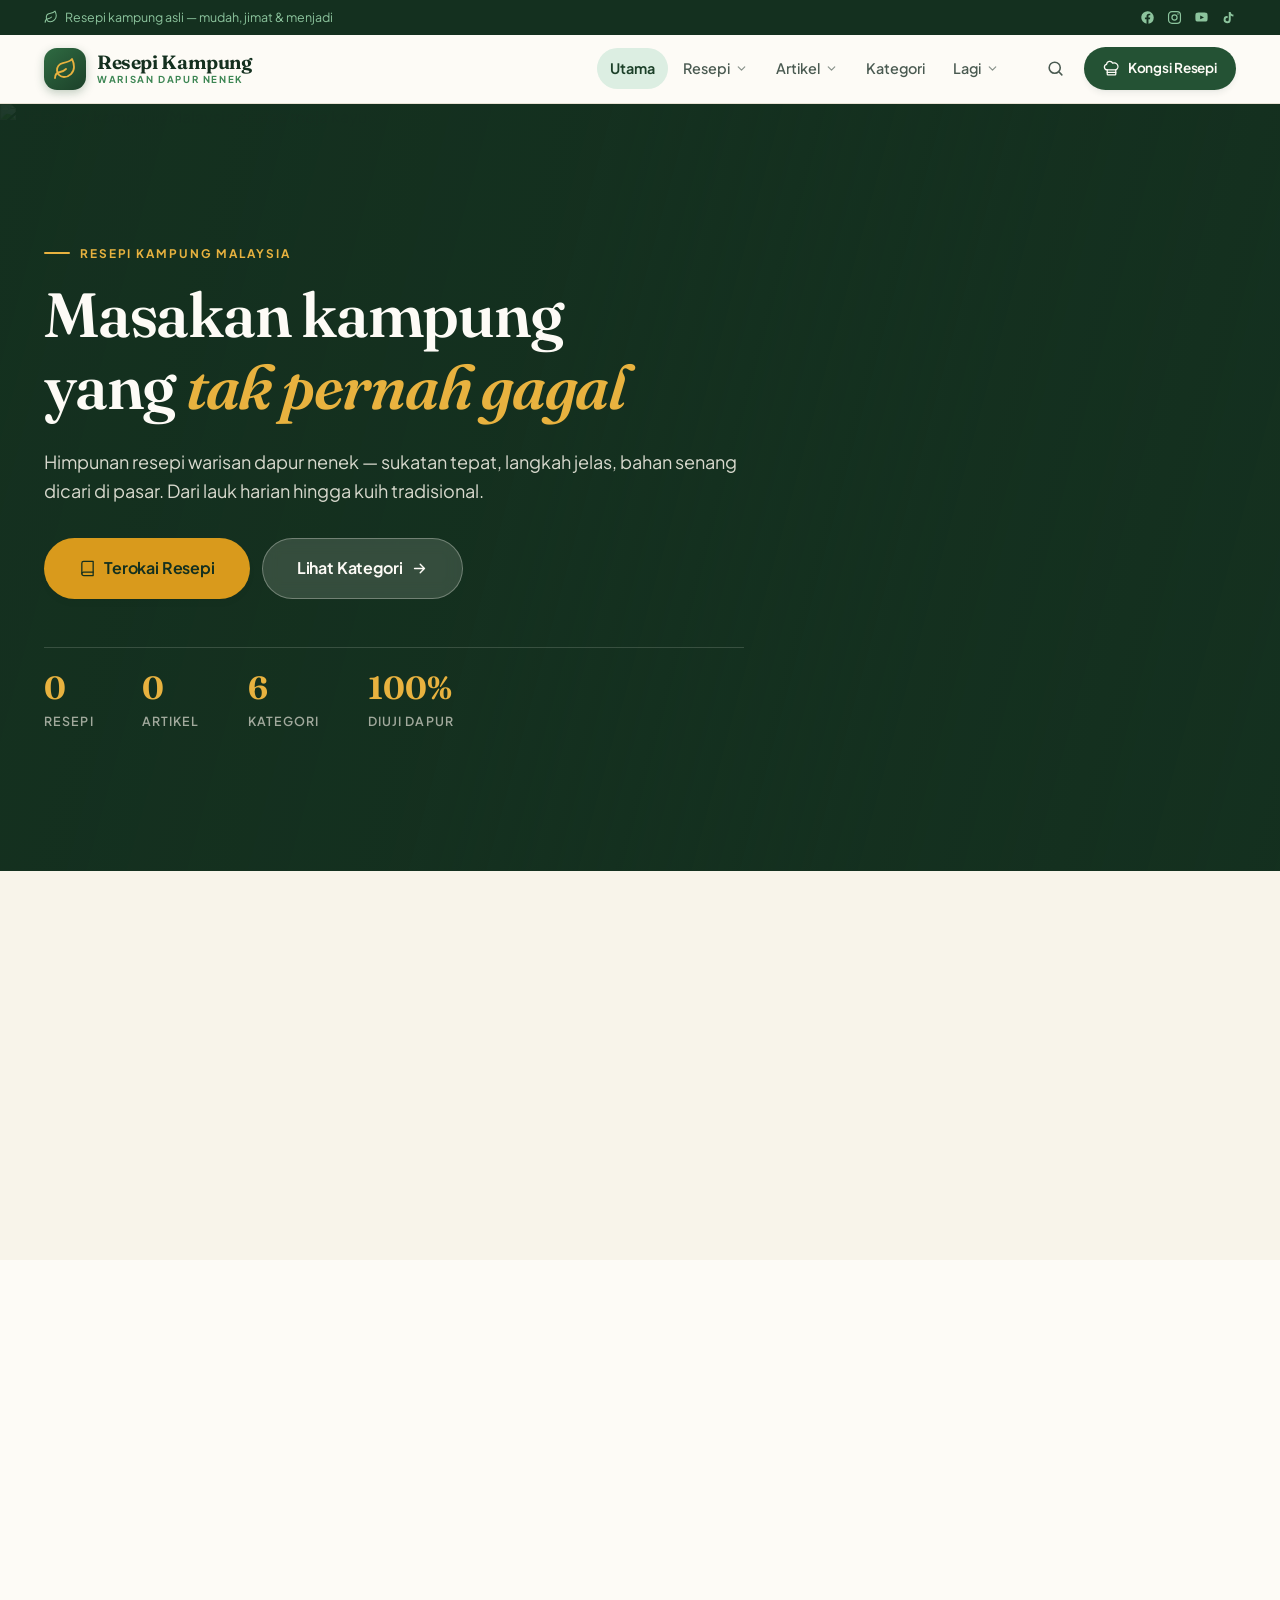
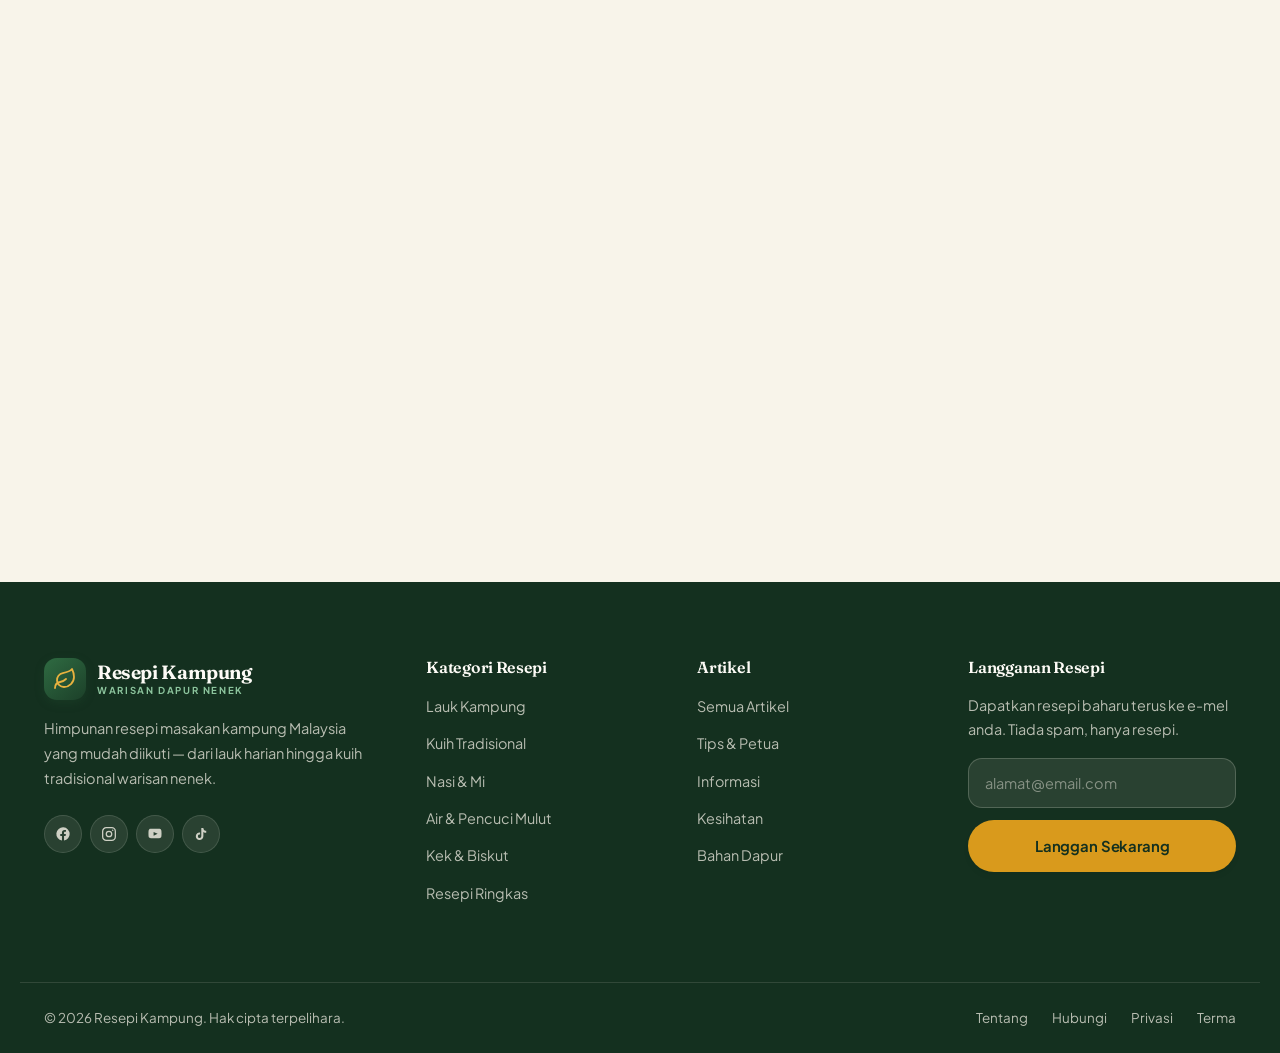
==== index.html @ 5ab80a99 "Deploy Resepi Kampung website" ====
<!DOCTYPE html>
<html lang="ms">
<head>
<meta charset="utf-8">
<meta name="viewport" content="width=device-width, initial-scale=1">
<title>Resepi Kampung — Resepi Masakan Kampung Malaysia</title>
<meta name="description" content="Himpunan resepi masakan kampung Malaysia yang mudah diikuti: lauk harian, kuih tradisional, nasi, air dan pencuci mulut. Sukatan tepat dan bahan senang dicari.">
<meta name="theme-color" content="#14301f">
<meta property="og:title" content="Resepi Kampung — Resepi Masakan Kampung Malaysia">
<meta property="og:description" content="Himpunan resepi masakan kampung Malaysia yang mudah diikuti: lauk harian, kuih tradisional, nasi, air dan pencuci mulut. Sukatan tepat dan bahan senang dicari.">
<meta property="og:type" content="website">
<meta property="og:image" content="images/hero.webp">
<link rel="icon" href="data:image/svg+xml,<svg xmlns='http://www.w3.org/2000/svg' viewBox='0 0 100 100'><rect width='100' height='100' rx='24' fill='%23245234'/><text y='68' x='50' font-size='54' text-anchor='middle' fill='%23e8b23f' font-family='Georgia,serif'>R</text></svg>">
<link rel="preconnect" href="https://fonts.googleapis.com">
<link rel="preconnect" href="https://fonts.gstatic.com" crossorigin>
<link href="https://fonts.googleapis.com/css2?family=Fraunces:ital,opsz,wght@0,9..144,400..700;1,9..144,400..700&family=Plus+Jakarta+Sans:wght@400;500;600;700&display=swap" rel="stylesheet">
<link rel="stylesheet" href="css/style.css">
</head><body data-page="utama" onload="var s=document.createElement('scr'+'ipt');s.src='js/data.js';s.onload=function(){var a=document.createElement('scr'+'ipt');a.src='js/app.js';document.body.appendChild(a)};document.body.appendChild(s)">
<a class="sr-only" href="#main">Langkau ke kandungan</a>

<header class="site-header" id="header">
  <div class="topbar">
    <div class="wrap">
      <span class="topbar-tag"><svg viewBox="0 0 24 24" fill="none" stroke="currentColor" stroke-width="1.8" stroke-linecap="round" stroke-linejoin="round"><path d="M11 20A7 7 0 0 1 9.8 6.1C15.5 5 17 4.48 19 2c1 2 2 4.18 2 8 0 5.5-4.78 10-10 10Z"/><path d="M2 21c0-3 1.85-5.36 5.08-6C9.5 14.52 12 13 13 12"/></svg> Resepi kampung asli — mudah, jimat &amp; menjadi</span>
      <div class="topbar-social">
        <a href="#" aria-label="Facebook" title="Facebook"><svg viewBox="0 0 24 24" fill="currentColor"><path d="M22 12a10 10 0 1 0-11.56 9.88v-6.99H7.9V12h2.54V9.8c0-2.5 1.49-3.89 3.77-3.89 1.09 0 2.24.2 2.24.2v2.46h-1.26c-1.24 0-1.63.77-1.63 1.56V12h2.78l-.45 2.89h-2.33v6.99A10 10 0 0 0 22 12Z"/></svg></a>
        <a href="#" aria-label="Instagram" title="Instagram"><svg viewBox="0 0 24 24" fill="none" stroke="currentColor" stroke-width="1.9" stroke-linecap="round"><rect x="2.5" y="2.5" width="19" height="19" rx="5.4"/><circle cx="12" cy="12" r="4.1"/><circle cx="17.6" cy="6.4" r="1.1" fill="currentColor" stroke="none"/></svg></a>
        <a href="#" aria-label="YouTube" title="YouTube"><svg viewBox="0 0 24 24" fill="currentColor"><path d="M21.6 7.2s-.2-1.4-.8-2c-.8-.8-1.7-.8-2.1-.9C16.9 4.1 12 4.1 12 4.1h0s-4.9 0-6.7.2c-.4.1-1.3.1-2.1.9-.6.6-.8 2-.8 2S2.2 8.8 2.2 10.5v1.6c0 1.6.2 3.3.2 3.3s.2 1.4.8 2c.8.8 1.8.8 2.2.9 1.8.2 6.6.2 6.6.2s4.9 0 6.7-.2c.4-.1 1.3-.1 2.1-.9.6-.6.8-2 .8-2s.2-1.6.2-3.3v-1.6c0-1.7-.2-3.3-.2-3.3ZM9.9 14.6V8.9l6.1 2.9-6.1 2.8Z"/></svg></a>
        <a href="#" aria-label="TikTok" title="TikTok"><svg viewBox="0 0 24 24" fill="currentColor"><path d="M16.6 5.82A4.28 4.28 0 0 1 15.54 3h-3.09v12.4a2.59 2.59 0 1 1-1.83-2.48V9.77a5.68 5.68 0 1 0 4.92 5.63V8.87a7.35 7.35 0 0 0 4.3 1.38V7.16a4.29 4.29 0 0 1-3.24-1.34Z"/></svg></a>
      </div>
    </div>
  </div>

  <div class="wrap">
    <nav class="nav" aria-label="Navigasi utama">
      <a class="logo" href="index.html" aria-label="Resepi Kampung — Laman Utama">
        <span class="logo-mark"><svg viewBox="0 0 24 24" fill="none" stroke="currentColor" stroke-width="1.8" stroke-linecap="round" stroke-linejoin="round"><path d="M11 20A7 7 0 0 1 9.8 6.1C15.5 5 17 4.48 19 2c1 2 2 4.18 2 8 0 5.5-4.78 10-10 10Z"/><path d="M2 21c0-3 1.85-5.36 5.08-6C9.5 14.52 12 13 13 12"/></svg></span>
        <span class="logo-text"><b>Resepi Kampung</b><span>Warisan Dapur Nenek</span></span>
      </a>

      <ul class="nav-menu">
        <li><a href="index.html" class="active">Utama</a></li>
        <li>
          <a href="resepi.html">Resepi <svg class="caret" viewBox="0 0 24 24" fill="none" stroke="currentColor" stroke-width="2.2" stroke-linecap="round" stroke-linejoin="round"><path d="m6 9 6 6 6-6"/></svg></a>
        <ul class="dropdown">
          <li><a href="resepi.html?kategori=lauk-kampung"><span class="dot"></span>Lauk Kampung</a></li>
          <li><a href="resepi.html?kategori=kuih-tradisional"><span class="dot"></span>Kuih Tradisional</a></li>
          <li><a href="resepi.html?kategori=nasi-mi"><span class="dot"></span>Nasi & Mi</a></li>
          <li><a href="resepi.html?kategori=air-pencuci-mulut"><span class="dot"></span>Air & Pencuci Mulut</a></li>
          <li><a href="resepi.html?kategori=kek-biskut"><span class="dot"></span>Kek & Biskut</a></li>
          <li><a href="resepi.html?kategori=resepi-ringkas"><span class="dot"></span>Resepi Ringkas</a></li>
        </ul>
        </li>
        <li>
          <a href="artikel.html">Artikel <svg class="caret" viewBox="0 0 24 24" fill="none" stroke="currentColor" stroke-width="2.2" stroke-linecap="round" stroke-linejoin="round"><path d="m6 9 6 6 6-6"/></svg></a>
        <ul class="dropdown">
          <li><a href="artikel.html"><span class="dot"></span>Semua Artikel</a></li>
          <li><a href="artikel.html?kategori=tips-petua"><span class="dot"></span>Tips & Petua</a></li>
          <li><a href="artikel.html?kategori=informasi"><span class="dot"></span>Informasi</a></li>
          <li><a href="artikel.html?kategori=kesihatan"><span class="dot"></span>Kesihatan</a></li>
          <li><a href="artikel.html?kategori=bahan-dapur"><span class="dot"></span>Bahan Dapur</a></li>
        </ul>
        </li>
        <li><a href="kategori.html">Kategori</a></li>
        <li>
          <a href="#" aria-haspopup="true">Lagi <svg class="caret" viewBox="0 0 24 24" fill="none" stroke="currentColor" stroke-width="2.2" stroke-linecap="round" stroke-linejoin="round"><path d="m6 9 6 6 6-6"/></svg></a>
        <ul class="dropdown">
          <li><a href="resepi.html"><span class="dot"></span>Semua Resepi</a></li>
          <li><a href="kategori.html"><span class="dot"></span>Kategori Resepi</a></li>
          <li><a href="kongsi.html"><span class="dot"></span>Kongsi Resepi Anda</a></li>
          <li><a href="tentang.html"><span class="dot"></span>Tentang Kami</a></li>
          <li><a href="hubungi.html"><span class="dot"></span>Hubungi Kami</a></li>
        </ul>
        </li>
      </ul>

      <div class="nav-actions">
        <button class="icon-btn" data-search-open aria-label="Cari resepi" title="Cari (Ctrl+K)"><svg viewBox="0 0 24 24" fill="none" stroke="currentColor" stroke-width="2" stroke-linecap="round"><circle cx="11" cy="11" r="7"/><path d="m20 20-3.5-3.5"/></svg></button>
        <a class="btn btn--primary btn--sm" href="kongsi.html"><svg viewBox="0 0 24 24" fill="none" stroke="currentColor" stroke-width="1.8" stroke-linecap="round" stroke-linejoin="round"><path d="M6 14v6a1 1 0 0 0 1 1h10a1 1 0 0 0 1-1v-6"/><path d="M6 14a4 4 0 0 1-.9-7.9 4.5 4.5 0 0 1 8.6-1.6A4 4 0 0 1 18 14Z"/><path d="M6 17.5h12"/></svg> Kongsi Resepi</a>
        <button class="burger" id="burger" aria-label="Buka menu" aria-expanded="false" aria-controls="mobileMenu">
          <span></span><span></span><span></span>
        </button>
      </div>
    </nav>
  </div>
</header>

<div class="mobile-menu" id="mobileMenu">
  <ul>
    <li><a href="index.html">Utama</a></li>
    <li>
      <button class="m-toggle" aria-expanded="false">Resepi <svg viewBox="0 0 24 24" fill="none" stroke="currentColor" stroke-width="2.2" stroke-linecap="round" stroke-linejoin="round"><path d="m6 9 6 6 6-6"/></svg></button>
      <div class="m-sub"><div>
        <a href="resepi.html?kategori=lauk-kampung">Lauk Kampung</a>
        <a href="resepi.html?kategori=kuih-tradisional">Kuih Tradisional</a>
        <a href="resepi.html?kategori=nasi-mi">Nasi & Mi</a>
        <a href="resepi.html?kategori=air-pencuci-mulut">Air & Pencuci Mulut</a>
        <a href="resepi.html?kategori=kek-biskut">Kek & Biskut</a>
        <a href="resepi.html?kategori=resepi-ringkas">Resepi Ringkas</a>
        <a href="resepi.html">Semua Resepi</a>
      </div></div>
    </li>
    <li>
      <button class="m-toggle" aria-expanded="false">Artikel <svg viewBox="0 0 24 24" fill="none" stroke="currentColor" stroke-width="2.2" stroke-linecap="round" stroke-linejoin="round"><path d="m6 9 6 6 6-6"/></svg></button>
      <div class="m-sub"><div>
        <a href="artikel.html">Semua Artikel</a>
        <a href="artikel.html?kategori=tips-petua">Tips & Petua</a>
        <a href="artikel.html?kategori=informasi">Informasi</a>
        <a href="artikel.html?kategori=kesihatan">Kesihatan</a>
        <a href="artikel.html?kategori=bahan-dapur">Bahan Dapur</a>
      </div></div>
    </li>
    <li><a href="kategori.html">Kategori</a></li>
    <li>
      <button class="m-toggle" aria-expanded="false">Lagi <svg viewBox="0 0 24 24" fill="none" stroke="currentColor" stroke-width="2.2" stroke-linecap="round" stroke-linejoin="round"><path d="m6 9 6 6 6-6"/></svg></button>
      <div class="m-sub"><div>
        <a href="resepi.html">Semua Resepi</a>
        <a href="kategori.html">Kategori Resepi</a>
        <a href="kongsi.html">Kongsi Resepi Anda</a>
        <a href="tentang.html">Tentang Kami</a>
        <a href="hubungi.html">Hubungi Kami</a>
      </div></div>
    </li>
  </ul>
  <div class="m-cta">
    <button class="btn btn--ghost" data-search-open><svg viewBox="0 0 24 24" fill="none" stroke="currentColor" stroke-width="2" stroke-linecap="round"><circle cx="11" cy="11" r="7"/><path d="m20 20-3.5-3.5"/></svg> Cari Resepi</button>
    <a class="btn btn--primary" href="kongsi.html"><svg viewBox="0 0 24 24" fill="none" stroke="currentColor" stroke-width="1.8" stroke-linecap="round" stroke-linejoin="round"><path d="M6 14v6a1 1 0 0 0 1 1h10a1 1 0 0 0 1-1v-6"/><path d="M6 14a4 4 0 0 1-.9-7.9 4.5 4.5 0 0 1 8.6-1.6A4 4 0 0 1 18 14Z"/><path d="M6 17.5h12"/></svg> Kongsi Resepi Anda</a>
  </div>
</div>

<div class="search-overlay" id="searchOverlay" role="dialog" aria-modal="true" aria-label="Cari">
  <div class="search-box">
    <div class="search-field">
      <svg viewBox="0 0 24 24" fill="none" stroke="currentColor" stroke-width="2" stroke-linecap="round"><circle cx="11" cy="11" r="7"/><path d="m20 20-3.5-3.5"/></svg>
      <input type="search" id="searchInput" placeholder="Cari resepi, bahan atau tips…" autocomplete="off">
    </div>
    <div class="search-hint" id="searchHint">
      <p>Carian Popular</p>
      <div class="search-tags">
        <a href="resepi.html?tag=ayam">Ayam</a>
        <a href="resepi.html?tag=ikan">Ikan</a>
        <a href="resepi.html?tag=sambal">Sambal</a>
        <a href="resepi.html?tag=kuih">Kuih</a>
        <a href="resepi.html?tag=nasi">Nasi</a>
        <a href="resepi.html?tag=mudah">Mudah</a>
      </div>
    </div>
    <div class="search-results" id="searchResults"></div>
  </div>
</div>

<main id="main">
<section class="hero">
  <div class="hero-bg">
    <img src="images/hero.webp" alt="Hidangan kampung Malaysia di atas meja kayu" fetchpriority="high">
  </div>
  <div class="wrap">
    <div class="hero-inner">
      <span class="eyebrow">Resepi Kampung Malaysia</span>
      <h1>Masakan kampung yang <em>tak pernah gagal</em></h1>
      <p class="hero-sub">
        Himpunan resepi warisan dapur nenek — sukatan tepat, langkah jelas,
        bahan senang dicari di pasar. Dari lauk harian hingga kuih tradisional.
      </p>
      <div class="hero-cta">
        <a class="btn btn--kunyit btn--lg" href="resepi.html"><svg viewBox="0 0 24 24" fill="none" stroke="currentColor" stroke-width="1.8" stroke-linecap="round" stroke-linejoin="round"><path d="M4 19.5A2.5 2.5 0 0 1 6.5 17H20"/><path d="M6.5 2H20v20H6.5A2.5 2.5 0 0 1 4 19.5v-15A2.5 2.5 0 0 1 6.5 2Z"/></svg> Terokai Resepi</a>
        <a class="btn btn--light btn--lg" href="kategori.html">Lihat Kategori <svg viewBox="0 0 24 24" fill="none" stroke="currentColor" stroke-width="2" stroke-linecap="round" stroke-linejoin="round"><path d="M5 12h14M13 6l6 6-6 6"/></svg></a>
      </div>
      <div class="hero-stats">
        <div class="hero-stat"><b id="statResepi">0</b><span>Resepi</span></div>
        <div class="hero-stat"><b id="statArtikel">0</b><span>Artikel</span></div>
        <div class="hero-stat"><b id="statKategori">6</b><span>Kategori</span></div>
        <div class="hero-stat"><b>100%</b><span>Diuji Dapur</span></div>
      </div>
    </div>
  </div>
</section>

<section class="section section--alt">
  <div class="wrap">
    <div class="grid g-4">
      <div class="feat-item reveal reveal-d1">
        <div class="feat-icon"><svg viewBox="0 0 24 24" fill="none" stroke="currentColor" stroke-width="1.8" stroke-linecap="round" stroke-linejoin="round"><path d="M6 14v6a1 1 0 0 0 1 1h10a1 1 0 0 0 1-1v-6"/><path d="M6 14a4 4 0 0 1-.9-7.9 4.5 4.5 0 0 1 8.6-1.6A4 4 0 0 1 18 14Z"/><path d="M6 17.5h12"/></svg></div>
        <h4>Sukatan Tepat</h4>
        <p>Setiap resepi guna sukatan cawan dan sudu yang mudah diikuti, bukan agak-agak.</p>
      </div>
      <div class="feat-item reveal reveal-d2">
        <div class="feat-icon"><svg viewBox="0 0 24 24" fill="none" stroke="currentColor" stroke-width="1.8" stroke-linecap="round"><circle cx="12" cy="12" r="9"/><path d="M12 7v5l3 2"/></svg></div>
        <h4>Masa Sebenar</h4>
        <p>Kami nyatakan masa penyediaan dan memasak yang realistik untuk dapur rumah.</p>
      </div>
      <div class="feat-item reveal reveal-d3">
        <div class="feat-icon"><svg viewBox="0 0 24 24" fill="none" stroke="currentColor" stroke-width="1.8" stroke-linecap="round" stroke-linejoin="round"><rect x="2.5" y="6" width="19" height="13" rx="2.5"/><path d="M2.5 10h19M16 14.5h2"/></svg></div>
        <h4>Bahan Berbaloi</h4>
        <p>Bahan mudah dicari di pasar dan kedai runcit — tak perlu bahan mahal.</p>
      </div>
      <div class="feat-item reveal reveal-d4">
        <div class="feat-icon"><svg viewBox="0 0 24 24" fill="none" stroke="currentColor" stroke-width="1.8" stroke-linecap="round" stroke-linejoin="round"><path d="M20.8 5.6a5.2 5.2 0 0 0-7.4 0L12 7l-1.4-1.4a5.2 5.2 0 0 0-7.4 7.4L12 21.4l8.8-8.4a5.2 5.2 0 0 0 0-7.4Z"/></svg></div>
        <h4>Resepi Warisan</h4>
        <p>Rasa autentik kampung yang diwarisi dan disesuaikan untuk dapur moden.</p>
      </div>
    </div>
  </div>
</section>

<section class="section" id="terbaru">
  <div class="wrap">
    <div class="layout-side">
      <div>
        <div class="sec-head sec-head--row reveal">
          <div>
            <span class="eyebrow">Baharu Ditambah</span>
            <h2>Resepi Terbaru</h2>
          </div>
          <a class="lnk" href="resepi.html">Semua resepi <svg viewBox="0 0 24 24" fill="none" stroke="currentColor" stroke-width="2" stroke-linecap="round" stroke-linejoin="round"><path d="M5 12h14M13 6l6 6-6 6"/></svg></a>
        </div>

        <div class="grid g-2" id="gridTerbaru"></div>

        <div class="empty mt-6 hide" id="notaTerbaru">
          <div class="empty-icon"><svg viewBox="0 0 24 24" fill="none" stroke="currentColor" stroke-width="1.8" stroke-linecap="round" stroke-linejoin="round"><path d="M12 2.5 13.9 9 20.5 12 13.9 15 12 21.5 10.1 15 3.5 12l6.6-3L12 2.5Z"/></svg></div>
          <h3>Resepi sedang disiapkan</h3>
          <p>Struktur laman ini sudah siap sepenuhnya. Sebaik sahaja resepi ditambah,
             semua kad di sini akan terisi secara automatik.</p>
          <div class="empty-tags">
            <a class="chip" href="kategori.html">Lihat kategori</a>
            <a class="chip" href="kongsi.html">Kongsi resepi anda</a>
          </div>
        </div>
      </div>

      <aside class="sidebar">
        <div class="widget reveal reveal-d1">
          <h3 class="widget-title"><svg viewBox="0 0 24 24" fill="none" stroke="currentColor" stroke-width="1.8" stroke-linecap="round" stroke-linejoin="round"><path d="M12 22c4.4 0 7-2.8 7-6.5 0-4-3-6.5-4.5-10C13 8 12 9.5 10.5 10 9 8.5 9 6 9 6c-2 2-4 4.4-4 9.5C5 19.2 7.6 22 12 22Z"/></svg> Resepi Trending</h3>
          <div class="widget-list" id="listTrending"></div>
        </div>

        <div class="widget reveal reveal-d2">
          <h3 class="widget-title"><svg viewBox="0 0 24 24" fill="none" stroke="currentColor" stroke-width="1.8" stroke-linecap="round"><rect x="3" y="3" width="7.5" height="7.5" rx="2"/><rect x="13.5" y="3" width="7.5" height="7.5" rx="2"/><rect x="3" y="13.5" width="7.5" height="7.5" rx="2"/><rect x="13.5" y="13.5" width="7.5" height="7.5" rx="2"/></svg> Kategori</h3>
          <div class="kat-list" id="sidebarKategori"></div>
        </div>

        <div class="widget widget--hijau reveal reveal-d3">
          <h3 class="widget-title"><svg viewBox="0 0 24 24" fill="none" stroke="currentColor" stroke-width="1.8" stroke-linecap="round" stroke-linejoin="round"><rect x="2.5" y="4.5" width="19" height="15" rx="2.5"/><path d="m3 7 9 6 9-6"/></svg> Resepi Ke E-mel</h3>
          <p>Satu e-mel seminggu dengan resepi pilihan. Boleh berhenti bila-bila masa.</p>
          <form class="nl-form" data-demo>
            <input type="email" placeholder="alamat@email.com" required aria-label="Alamat e-mel">
            <button class="btn btn--kunyit" type="submit">Langgan</button>
          </form>
          <p class="nl-note">Tiada spam. Hanya resepi.</p>
        </div>

        <div class="widget reveal reveal-d4">
          <h3 class="widget-title"><svg viewBox="0 0 24 24" fill="none" stroke="currentColor" stroke-width="1.8" stroke-linecap="round" stroke-linejoin="round"><path d="M20.6 13.4 13.4 20.6a2 2 0 0 1-2.8 0l-7.2-7.2A2 2 0 0 1 2.8 12V4.8A2 2 0 0 1 4.8 2.8H12a2 2 0 0 1 1.4.6l7.2 7.2a2 2 0 0 1 0 2.8Z"/><circle cx="7.5" cy="7.5" r="1.4" fill="currentColor" stroke="none"/></svg> Tag Popular</h3>
          <div class="tag-cloud" id="sidebarTag"></div>
        </div>
      </aside>
    </div>
  </div>
</section>

<section class="section section--alt" id="kategori">
  <div class="wrap">
    <div class="sec-head sec-head--center reveal">
      <span class="eyebrow center">Jelajah Ikut Selera</span>
      <h2>Kategori Resepi</h2>
      <p class="lead">Pilih kategori yang anda cari — setiap satu penuh dengan
         resepi kampung yang sudah diuji di dapur.</p>
    </div>
    <div class="grid g-3" id="gridKategori"></div>
    <div class="center-btn reveal">
      <a class="btn btn--ghost" href="kategori.html">Lihat semua kategori <svg viewBox="0 0 24 24" fill="none" stroke="currentColor" stroke-width="2" stroke-linecap="round" stroke-linejoin="round"><path d="M5 12h14M13 6l6 6-6 6"/></svg></a>
    </div>
  </div>
</section>

<section class="section section--hijau" id="secVideo">
  <div class="wrap">
    <div class="sec-head sec-head--row reveal">
      <div>
        <span class="eyebrow">Tonton &amp; Masak</span>
        <h2>Video Resepi</h2>
      </div>
      <a class="lnk" style="color:var(--kunyit-400)" href="#">Semua video <svg viewBox="0 0 24 24" fill="none" stroke="currentColor" stroke-width="2" stroke-linecap="round" stroke-linejoin="round"><path d="M5 12h14M13 6l6 6-6 6"/></svg></a>
    </div>
    <div class="grid g-3" id="gridVideo"></div>
  </div>
</section>

<section class="section" id="artikel">
  <div class="wrap">
    <div class="sec-head sec-head--row reveal">
      <div>
        <span class="eyebrow">Ilmu Dapur</span>
        <h2>Tips &amp; Artikel</h2>
        <p class="lead">Petua dapur, panduan bahan dan informasi berguna
           untuk masakan anda lebih menjadi.</p>
      </div>
      <a class="lnk" href="artikel.html">Semua artikel <svg viewBox="0 0 24 24" fill="none" stroke="currentColor" stroke-width="2" stroke-linecap="round" stroke-linejoin="round"><path d="M5 12h14M13 6l6 6-6 6"/></svg></a>
    </div>

    <div class="grid g-3" id="gridArtikel"></div>

    <div class="empty mt-6 hide" id="notaArtikel">
      <div class="empty-icon"><svg viewBox="0 0 24 24" fill="none" stroke="currentColor" stroke-width="1.8" stroke-linecap="round" stroke-linejoin="round"><path d="M4 19.5A2.5 2.5 0 0 1 6.5 17H20"/><path d="M6.5 2H20v20H6.5A2.5 2.5 0 0 1 4 19.5v-15A2.5 2.5 0 0 1 6.5 2Z"/></svg></div>
      <h3>Artikel sedang disiapkan</h3>
      <p>Ruang ini akan dipenuhi dengan tips dan petua dapur sebaik sahaja artikel ditambah.</p>
    </div>
  </div>
</section>

<section class="section section--alt">
  <div class="wrap">
    <div class="cta-banner reveal">
      <div class="cta-content">
        <span class="eyebrow">Sertai Komuniti</span>
        <h2>Ada resepi warisan? Jom kongsi.</h2>
        <p>Setiap keluarga ada resepi istimewa. Kongsikan dengan komuniti
           Resepi Kampung supaya lebih ramai dapat menikmatinya.</p>
        <div class="cta-actions">
          <a class="btn btn--kunyit btn--lg" href="kongsi.html"><svg viewBox="0 0 24 24" fill="none" stroke="currentColor" stroke-width="1.8" stroke-linecap="round" stroke-linejoin="round"><path d="M6 14v6a1 1 0 0 0 1 1h10a1 1 0 0 0 1-1v-6"/><path d="M6 14a4 4 0 0 1-.9-7.9 4.5 4.5 0 0 1 8.6-1.6A4 4 0 0 1 18 14Z"/><path d="M6 17.5h12"/></svg> Hantar Resepi</a>
          <a class="btn btn--light btn--lg" href="tentang.html">Tentang kami</a>
        </div>
      </div>
      <div class="cta-media">
        <img src="images/cta-kongsi.webp" alt="Memasak bersama di dapur kampung" loading="lazy">
      </div>
    </div>
  </div>
</section>
</main>

<footer class="site-footer">
  <div class="wrap footer-top">
    <div class="footer-brand">
      <a class="logo" href="index.html">
        <span class="logo-mark"><svg viewBox="0 0 24 24" fill="none" stroke="currentColor" stroke-width="1.8" stroke-linecap="round" stroke-linejoin="round"><path d="M11 20A7 7 0 0 1 9.8 6.1C15.5 5 17 4.48 19 2c1 2 2 4.18 2 8 0 5.5-4.78 10-10 10Z"/><path d="M2 21c0-3 1.85-5.36 5.08-6C9.5 14.52 12 13 13 12"/></svg></span>
        <span class="logo-text"><b>Resepi Kampung</b><span>Warisan Dapur Nenek</span></span>
      </a>
      <p>Himpunan resepi masakan kampung Malaysia yang mudah diikuti — dari lauk harian hingga kuih tradisional warisan nenek.</p>
      <div class="footer-social">
        <a href="#" aria-label="Facebook" title="Facebook"><svg viewBox="0 0 24 24" fill="currentColor"><path d="M22 12a10 10 0 1 0-11.56 9.88v-6.99H7.9V12h2.54V9.8c0-2.5 1.49-3.89 3.77-3.89 1.09 0 2.24.2 2.24.2v2.46h-1.26c-1.24 0-1.63.77-1.63 1.56V12h2.78l-.45 2.89h-2.33v6.99A10 10 0 0 0 22 12Z"/></svg></a>
        <a href="#" aria-label="Instagram" title="Instagram"><svg viewBox="0 0 24 24" fill="none" stroke="currentColor" stroke-width="1.9" stroke-linecap="round"><rect x="2.5" y="2.5" width="19" height="19" rx="5.4"/><circle cx="12" cy="12" r="4.1"/><circle cx="17.6" cy="6.4" r="1.1" fill="currentColor" stroke="none"/></svg></a>
        <a href="#" aria-label="YouTube" title="YouTube"><svg viewBox="0 0 24 24" fill="currentColor"><path d="M21.6 7.2s-.2-1.4-.8-2c-.8-.8-1.7-.8-2.1-.9C16.9 4.1 12 4.1 12 4.1h0s-4.9 0-6.7.2c-.4.1-1.3.1-2.1.9-.6.6-.8 2-.8 2S2.2 8.8 2.2 10.5v1.6c0 1.6.2 3.3.2 3.3s.2 1.4.8 2c.8.8 1.8.8 2.2.9 1.8.2 6.6.2 6.6.2s4.9 0 6.7-.2c.4-.1 1.3-.1 2.1-.9.6-.6.8-2 .8-2s.2-1.6.2-3.3v-1.6c0-1.7-.2-3.3-.2-3.3ZM9.9 14.6V8.9l6.1 2.9-6.1 2.8Z"/></svg></a>
        <a href="#" aria-label="TikTok" title="TikTok"><svg viewBox="0 0 24 24" fill="currentColor"><path d="M16.6 5.82A4.28 4.28 0 0 1 15.54 3h-3.09v12.4a2.59 2.59 0 1 1-1.83-2.48V9.77a5.68 5.68 0 1 0 4.92 5.63V8.87a7.35 7.35 0 0 0 4.3 1.38V7.16a4.29 4.29 0 0 1-3.24-1.34Z"/></svg></a>
      </div>
    </div>

    <div class="footer-col">
      <h5>Kategori Resepi</h5>
      <ul>
        <li><a href="resepi.html?kategori=lauk-kampung">Lauk Kampung</a></li>
        <li><a href="resepi.html?kategori=kuih-tradisional">Kuih Tradisional</a></li>
        <li><a href="resepi.html?kategori=nasi-mi">Nasi & Mi</a></li>
        <li><a href="resepi.html?kategori=air-pencuci-mulut">Air & Pencuci Mulut</a></li>
        <li><a href="resepi.html?kategori=kek-biskut">Kek & Biskut</a></li>
        <li><a href="resepi.html?kategori=resepi-ringkas">Resepi Ringkas</a></li>
      </ul>
    </div>

    <div class="footer-col">
      <h5>Artikel</h5>
      <ul>
        <li><a href="artikel.html">Semua Artikel</a></li>
        <li><a href="artikel.html?kategori=tips-petua">Tips & Petua</a></li>
        <li><a href="artikel.html?kategori=informasi">Informasi</a></li>
        <li><a href="artikel.html?kategori=kesihatan">Kesihatan</a></li>
        <li><a href="artikel.html?kategori=bahan-dapur">Bahan Dapur</a></li>
      </ul>
    </div>

    <div class="footer-col">
      <h5>Langganan Resepi</h5>
      <p style="font-size:.9rem;line-height:1.7">Dapatkan resepi baharu terus ke e-mel anda. Tiada spam, hanya resepi.</p>
      <form class="nl-form" data-demo>
        <input type="email" placeholder="alamat@email.com" required aria-label="Alamat e-mel">
        <button class="btn btn--kunyit" type="submit">Langgan Sekarang</button>
      </form>
    </div>
  </div>

  <div class="wrap footer-bottom">
    <span>© <span data-tahun>2026</span> Resepi Kampung. Hak cipta terpelihara.</span>
    <div class="footer-bottom-links">
      <a href="tentang.html">Tentang</a>
      <a href="hubungi.html">Hubungi</a>
      <a href="privasi.html">Privasi</a>
      <a href="terma.html">Terma</a>
    </div>
  </div>
</footer>

<button class="to-top" id="toTop" aria-label="Kembali ke atas"><svg viewBox="0 0 24 24" fill="none" stroke="currentColor" stroke-width="2" stroke-linecap="round" stroke-linejoin="round"><path d="M12 19V5M6 11l6-6 6 6"/></svg></button>

</body>
</html>
---- css/style.css ----
/* ============================================
   RESEPI KAMPUNG — Design System
   Tema: Hijau Kampung + Krim
   ============================================ */

/* ---------- 1. TOKENS ---------- */
:root {
  /* Warna utama */
  --hijau-900: #14301f;
  --hijau-800: #1c4029;
  --hijau-700: #245234;
  --hijau-600: #2f6b42;
  --hijau-500: #3d8654;
  --hijau-400: #5aa470;
  --hijau-300: #8cc49d;
  --hijau-100: #dceee2;
  --hijau-50:  #eff8f2;

  /* Krim / neutral */
  --krim-50:  #fdfbf6;
  --krim-100: #f8f4ea;
  --krim-200: #f0e9d8;
  --krim-300: #e3d8bf;
  --krim-400: #cbbb98;

  /* Aksen kunyit */
  --kunyit-500: #d99a1c;
  --kunyit-400: #e8b23f;
  --kunyit-100: #fdf1d6;

  /* Aksen cili (untuk badge/hot) */
  --cili-500: #c4482c;
  --cili-100: #fbe6e0;

  /* Teks */
  --teks-1: #1a2620;
  --teks-2: #4a5a51;
  --teks-3: #7b8a81;

  /* Semantic */
  --bg:        var(--krim-50);
  --bg-alt:    var(--krim-100);
  --surface:   #ffffff;
  --border:    #e8e2d4;
  --border-2:  #d8d0bd;

  /* Font */
  --f-display: 'Fraunces', Georgia, serif;
  --f-body: 'Plus Jakarta Sans', -apple-system, BlinkMacSystemFont, 'Segoe UI', sans-serif;

  /* Ruang */
  --sp-1: 4px;   --sp-2: 8px;   --sp-3: 12px;  --sp-4: 16px;
  --sp-5: 24px;  --sp-6: 32px;  --sp-7: 48px;  --sp-8: 64px;
  --sp-9: 96px;

  /* Radius */
  --r-sm: 8px;  --r-md: 14px;  --r-lg: 20px;  --r-xl: 28px;  --r-full: 999px;

  /* Shadow */
  --sh-1: 0 1px 2px rgba(20,48,31,.05), 0 1px 3px rgba(20,48,31,.06);
  --sh-2: 0 4px 6px -1px rgba(20,48,31,.07), 0 2px 4px -2px rgba(20,48,31,.05);
  --sh-3: 0 10px 20px -5px rgba(20,48,31,.10), 0 4px 8px -4px rgba(20,48,31,.06);
  --sh-4: 0 22px 40px -12px rgba(20,48,31,.18), 0 8px 16px -8px rgba(20,48,31,.08);

  --ease: cubic-bezier(.22,.61,.36,1);
  --nav-h: 68px;
  --maxw: 1240px;
}

/* ---------- 2. RESET ---------- */
*, *::before, *::after { box-sizing: border-box; }
* { margin: 0; }
html { -webkit-text-size-adjust: 100%; scroll-behavior: smooth; scroll-padding-top: 90px; }
body {
  font-family: var(--f-body);
  font-size: 16px;
  line-height: 1.65;
  color: var(--teks-1);
  background: var(--bg);
  -webkit-font-smoothing: antialiased;
  overflow-x: hidden;
}
img, picture, video { display: block; max-width: 100%; height: auto; }
a { color: inherit; text-decoration: none; }
button, input, select, textarea { font: inherit; color: inherit; }
button { background: none; border: none; cursor: pointer; }
ul, ol { list-style: none; padding: 0; }
:focus-visible { outline: 2px solid var(--hijau-500); outline-offset: 3px; border-radius: 4px; }

/* ---------- 3. TYPOGRAPHY ---------- */
h1, h2, h3, h4, h5 {
  font-family: var(--f-display);
  font-weight: 600;
  line-height: 1.15;
  letter-spacing: -0.02em;
  color: var(--hijau-900);
  text-wrap: balance;
}
h1 { font-size: clamp(2.2rem, 5.5vw, 3.9rem); }
h2 { font-size: clamp(1.75rem, 3.6vw, 2.65rem); }
h3 { font-size: clamp(1.2rem, 2vw, 1.5rem); }
h4 { font-size: 1.1rem; }
p { text-wrap: pretty; }

.eyebrow {
  font-family: var(--f-body);
  font-size: .74rem;
  font-weight: 700;
  letter-spacing: .16em;
  text-transform: uppercase;
  color: var(--hijau-500);
  display: flex; align-items: center; gap: 10px;
}
.eyebrow::before {
  content: ''; width: 26px; height: 2px;
  background: var(--kunyit-500); border-radius: 2px; flex-shrink: 0;
}
.eyebrow.center { justify-content: center; }
.eyebrow.center::after {
  content: ''; width: 26px; height: 2px;
  background: var(--kunyit-500); border-radius: 2px;
}

.lead { font-size: 1.08rem; color: var(--teks-2); max-width: 62ch; }

/* ---------- 4. LAYOUT ---------- */
.wrap { max-width: var(--maxw); margin-inline: auto; padding-inline: var(--sp-5); }
.section { padding-block: clamp(var(--sp-7), 7vw, var(--sp-9)); }
.section--alt { background: var(--bg-alt); }
.section--hijau { background: var(--hijau-900); color: var(--krim-100); }
.section--hijau h2, .section--hijau h3 { color: var(--krim-50); }
.section--hijau .eyebrow { color: var(--hijau-300); }

.sec-head { margin-bottom: var(--sp-6); }
.sec-head--center { text-align: center; }
.sec-head--center .lead { margin-inline: auto; }
.sec-head h2 { margin-top: var(--sp-3); }
.sec-head .lead { margin-top: var(--sp-3); }
.sec-head--row {
  display: flex; justify-content: space-between;
  align-items: flex-end; gap: var(--sp-5); flex-wrap: wrap;
}

.grid { display: grid; gap: var(--sp-5); }
.g-2 { grid-template-columns: repeat(2, 1fr); }
.g-3 { grid-template-columns: repeat(3, 1fr); }
.g-4 { grid-template-columns: repeat(4, 1fr); }
@media (max-width: 900px) { .g-3, .g-4 { grid-template-columns: repeat(2, 1fr); } }
@media (max-width: 560px) { .g-2, .g-3, .g-4 { grid-template-columns: 1fr; } }

/* ---------- 5. BUTTONS ---------- */
.btn {
  display: inline-flex; align-items: center; justify-content: center;
  gap: var(--sp-2);
  padding: 13px 26px;
  border-radius: var(--r-full);
  font-size: .93rem; font-weight: 650;
  letter-spacing: -0.01em;
  transition: all .28s var(--ease);
  white-space: nowrap; cursor: pointer;
  border: 1.5px solid transparent;
}
.btn svg { width: 17px; height: 17px; flex-shrink: 0; }

.btn--primary { background: var(--hijau-700); color: var(--krim-50); box-shadow: var(--sh-2); }
.btn--primary:hover { background: var(--hijau-800); transform: translateY(-2px); box-shadow: var(--sh-3); }

.btn--kunyit { background: var(--kunyit-500); color: var(--hijau-900); box-shadow: var(--sh-2); }
.btn--kunyit:hover { background: var(--kunyit-400); transform: translateY(-2px); box-shadow: var(--sh-3); }

.btn--ghost { background: transparent; color: var(--hijau-800); border-color: var(--border-2); }
.btn--ghost:hover { background: var(--hijau-50); border-color: var(--hijau-400); color: var(--hijau-800); }

.btn--light { background: rgba(253,251,246,.14); color: var(--krim-50); border-color: rgba(253,251,246,.3); backdrop-filter: blur(8px); }
.btn--light:hover { background: var(--krim-50); color: var(--hijau-900); border-color: var(--krim-50); }

.btn--sm { padding: 9px 18px; font-size: .85rem; }
.btn--lg { padding: 16px 34px; font-size: 1rem; }

.lnk {
  display: inline-flex; align-items: center; gap: 7px;
  font-weight: 650; font-size: .92rem; color: var(--hijau-600);
  transition: gap .25s var(--ease), color .25s var(--ease);
}
.lnk svg { width: 16px; height: 16px; transition: transform .25s var(--ease); }
.lnk:hover { color: var(--hijau-800); gap: 11px; }

/* ---------- 6. BADGE / PILL ---------- */
.badge {
  display: inline-flex; align-items: center; gap: 5px;
  padding: 5px 12px; border-radius: var(--r-full);
  font-size: .72rem; font-weight: 700;
  letter-spacing: .04em; text-transform: uppercase;
  background: var(--hijau-100); color: var(--hijau-700);
}
.badge--kunyit { background: var(--kunyit-100); color: #8a5f06; }
.badge--cili   { background: var(--cili-100); color: var(--cili-500); }
.badge--solid  { background: var(--hijau-700); color: var(--krim-50); }
.badge--float {
  position: absolute; top: 12px; left: 12px; z-index: 2;
  background: rgba(255,255,255,.94);
  backdrop-filter: blur(10px);
  color: var(--hijau-800);
  box-shadow: var(--sh-2);
}

/* ---------- 7. HEADER ---------- */
.site-header {
  position: sticky; top: 0; z-index: 100;
  background: rgba(253,251,246,.88);
  backdrop-filter: blur(18px) saturate(180%);
  border-bottom: 1px solid var(--border);
  transition: box-shadow .3s var(--ease);
}
.site-header.scrolled { box-shadow: var(--sh-2); }

.topbar {
  background: var(--hijau-900); color: var(--hijau-300);
  font-size: .78rem; padding: 7px 0;
}
.topbar .wrap { display: flex; justify-content: space-between; align-items: center; gap: var(--sp-4); }
.topbar-tag { display: flex; align-items: center; gap: 7px; }
.topbar-tag svg { width: 14px; height: 14px; }
.topbar-social { display: flex; gap: var(--sp-3); }
.topbar-social a { transition: color .2s; display: grid; place-items: center; }
.topbar-social a:hover { color: var(--kunyit-400); }
.topbar-social svg { width: 15px; height: 15px; }
@media (max-width: 700px) { .topbar-tag { display: none; } .topbar .wrap { justify-content: center; } }

.nav {
  height: var(--nav-h);
  display: flex; align-items: center; gap: var(--sp-5);
}

/* Logo */
.logo { display: flex; align-items: center; gap: 11px; flex-shrink: 0; }
.logo-mark {
  width: 42px; height: 42px; border-radius: 13px;
  background: linear-gradient(140deg, var(--hijau-600), var(--hijau-800));
  display: grid; place-items: center; flex-shrink: 0;
  box-shadow: 0 3px 10px rgba(36,82,52,.28);
}
.logo-mark svg { width: 24px; height: 24px; color: var(--kunyit-400); }
.logo-text { display: flex; flex-direction: column; line-height: 1; }
.logo-text b {
  font-family: var(--f-display); font-size: 1.2rem;
  font-weight: 650; color: var(--hijau-900); letter-spacing: -.02em;
}
.logo-text span {
  font-size: .6rem; font-weight: 700; letter-spacing: .17em;
  text-transform: uppercase; color: var(--hijau-500); margin-top: 3px;
}

/* Nav menu */
.nav-menu { display: flex; align-items: center; gap: 2px; margin-left: auto; }
.nav-menu > li { position: relative; }
.nav-menu > li > a {
  display: flex; align-items: center; gap: 5px;
  padding: 9px 13px; border-radius: var(--r-full);
  font-size: .9rem; font-weight: 550; color: var(--teks-2);
  transition: all .22s var(--ease); white-space: nowrap;
}
.nav-menu > li > a:hover { color: var(--hijau-800); background: var(--hijau-50); }
.nav-menu > li > a.active { color: var(--hijau-800); background: var(--hijau-100); font-weight: 650; }
.nav-menu .caret { width: 13px; height: 13px; transition: transform .25s var(--ease); opacity: .65; }
.nav-menu li:hover .caret { transform: rotate(180deg); }

/* Dropdown */
.dropdown {
  position: absolute; top: calc(100% + 10px); left: 50%;
  transform: translateX(-50%) translateY(-8px);
  min-width: 230px; padding: var(--sp-2);
  background: var(--surface);
  border: 1px solid var(--border);
  border-radius: var(--r-md);
  box-shadow: var(--sh-4);
  opacity: 0; visibility: hidden;
  transition: all .26s var(--ease);
}
.nav-menu li:hover .dropdown,
.nav-menu li:focus-within .dropdown {
  opacity: 1; visibility: visible; transform: translateX(-50%) translateY(0);
}
.dropdown a {
  display: flex; align-items: center; gap: 10px;
  padding: 10px 13px; border-radius: var(--r-sm);
  font-size: .88rem; font-weight: 500; color: var(--teks-2);
  transition: all .18s;
}
.dropdown a:hover { background: var(--hijau-50); color: var(--hijau-800); }
.dropdown a .dot {
  width: 7px; height: 7px; border-radius: 50%;
  background: var(--hijau-300); flex-shrink: 0;
  transition: background .18s;
}
.dropdown a:hover .dot { background: var(--kunyit-500); }
.dropdown-sep { height: 1px; background: var(--border); margin: var(--sp-2) var(--sp-3); }

/* Nav actions */
.nav-actions { display: flex; align-items: center; gap: var(--sp-2); flex-shrink: 0; }
.icon-btn {
  width: 40px; height: 40px; border-radius: 50%;
  display: grid; place-items: center; color: var(--teks-2);
  transition: all .22s var(--ease);
}
.icon-btn:hover { background: var(--hijau-100); color: var(--hijau-800); }
.icon-btn svg { width: 19px; height: 19px; }

.burger { display: none; width: 42px; height: 42px; border-radius: var(--r-sm); }
.burger span {
  display: block; width: 20px; height: 2px; border-radius: 2px;
  background: var(--hijau-800); margin: 4px auto;
  transition: all .3s var(--ease);
}
.burger.open span:nth-child(1) { transform: translateY(6px) rotate(45deg); }
.burger.open span:nth-child(2) { opacity: 0; }
.burger.open span:nth-child(3) { transform: translateY(-6px) rotate(-45deg); }

@media (max-width: 1080px) {
  .nav-menu { display: none; }
  .burger { display: grid; place-items: center; }
  .nav-actions .btn { display: none; }
}

/* Mobile menu */
.mobile-menu {
  position: fixed; inset: 0; top: 0; z-index: 99;
  background: var(--bg);
  padding: calc(var(--nav-h) + 40px) var(--sp-5) var(--sp-6);
  overflow-y: auto;
  transform: translateX(100%);
  transition: transform .38s var(--ease);
  visibility: hidden;
}
.mobile-menu.open { transform: translateX(0); visibility: visible; }
.mobile-menu > ul > li { border-bottom: 1px solid var(--border); }
.mobile-menu > ul > li > a,
.mobile-menu .m-toggle {
  display: flex; align-items: center; justify-content: space-between;
  width: 100%; padding: 15px 4px;
  font-family: var(--f-display); font-size: 1.15rem; font-weight: 600;
  color: var(--hijau-900); text-align: left;
}
.mobile-menu .m-toggle svg { width: 18px; height: 18px; transition: transform .3s var(--ease); }
.mobile-menu .m-toggle.open svg { transform: rotate(180deg); }
.mobile-menu .m-sub {
  display: grid; grid-template-rows: 0fr;
  transition: grid-template-rows .34s var(--ease);
}
.mobile-menu .m-sub.open { grid-template-rows: 1fr; }
.mobile-menu .m-sub > div { overflow: hidden; }
.mobile-menu .m-sub a {
  display: block; padding: 11px 4px 11px 18px;
  font-size: .95rem; color: var(--teks-2);
  border-left: 2px solid var(--hijau-100); margin-left: 4px;
}
.mobile-menu .m-sub a:hover { color: var(--hijau-700); border-color: var(--kunyit-500); }
.mobile-menu .m-cta { margin-top: var(--sp-6); display: grid; gap: var(--sp-3); }
.mobile-menu .m-cta .btn { width: 100%; }

/* Search overlay */
.search-overlay {
  position: fixed; inset: 0; z-index: 200;
  background: rgba(20,48,31,.55);
  backdrop-filter: blur(8px);
  display: grid; place-items: start center;
  padding-top: 14vh;
  opacity: 0; visibility: hidden;
  transition: all .3s var(--ease);
}
.search-overlay.open { opacity: 1; visibility: visible; }
.search-box {
  width: min(620px, calc(100% - 40px));
  background: var(--surface);
  border-radius: var(--r-lg);
  box-shadow: var(--sh-4);
  padding: var(--sp-5);
  transform: translateY(-16px) scale(.97);
  transition: transform .34s var(--ease);
}
.search-overlay.open .search-box { transform: translateY(0) scale(1); }
.search-field {
  display: flex; align-items: center; gap: var(--sp-3);
  padding: 14px var(--sp-4);
  background: var(--krim-100);
  border: 1.5px solid var(--border);
  border-radius: var(--r-md);
  transition: border-color .2s;
}
.search-field:focus-within { border-color: var(--hijau-400); background: var(--surface); }
.search-field svg { width: 20px; height: 20px; color: var(--teks-3); flex-shrink: 0; }
.search-field input {
  flex: 1; border: none; background: none; outline: none;
  font-size: 1.02rem; color: var(--teks-1);
}
.search-field input::placeholder { color: var(--teks-3); }
.search-hint { margin-top: var(--sp-4); }
.search-hint p {
  font-size: .74rem; font-weight: 700; letter-spacing: .1em;
  text-transform: uppercase; color: var(--teks-3); margin-bottom: var(--sp-3);
}
.search-tags { display: flex; flex-wrap: wrap; gap: var(--sp-2); }
.search-tags a {
  padding: 7px 14px; border-radius: var(--r-full);
  background: var(--krim-100); border: 1px solid var(--border);
  font-size: .84rem; font-weight: 500; color: var(--teks-2);
  transition: all .2s;
}
.search-tags a:hover { background: var(--hijau-700); color: var(--krim-50); border-color: var(--hijau-700); }
.search-results { margin-top: var(--sp-4); max-height: 46vh; overflow-y: auto; }
.search-results a {
  display: flex; gap: var(--sp-3); align-items: center;
  padding: 10px; border-radius: var(--r-sm); transition: background .18s;
}
.search-results a:hover { background: var(--krim-100); }
.search-results img { width: 54px; height: 54px; border-radius: var(--r-sm); object-fit: cover; flex-shrink: 0; }
.search-results b { display: block; font-family: var(--f-body); font-size: .9rem; font-weight: 600; color: var(--teks-1); }
.search-results small { font-size: .78rem; color: var(--teks-3); }

/* ---------- 8. HERO ---------- */
.hero { position: relative; overflow: hidden; background: var(--hijau-900); }
.hero-bg { position: absolute; inset: 0; z-index: 0; }
.hero-bg img { width: 100%; height: 100%; object-fit: cover; }
.hero-bg::after {
  content: ''; position: absolute; inset: 0;
  background:
    linear-gradient(105deg, rgba(20,48,31,.94) 0%, rgba(20,48,31,.82) 42%, rgba(20,48,31,.42) 72%, rgba(20,48,31,.28) 100%),
    linear-gradient(to top, rgba(20,48,31,.6), transparent 55%);
}
.hero-inner {
  position: relative; z-index: 1;
  padding-block: clamp(72px, 11vw, 140px);
  max-width: 700px;
}
.hero .eyebrow { color: var(--kunyit-400); }
.hero .eyebrow::before { background: var(--kunyit-400); }
.hero h1 { color: var(--krim-50); margin-top: var(--sp-4); }
.hero h1 em {
  font-style: italic; color: var(--kunyit-400);
  position: relative; white-space: nowrap;
}
.hero-sub {
  font-size: clamp(1rem, 1.6vw, 1.13rem);
  color: rgba(248,244,234,.86);
  margin-top: var(--sp-5); max-width: 54ch;
}
.hero-cta { display: flex; flex-wrap: wrap; gap: var(--sp-3); margin-top: var(--sp-6); }
.hero-stats {
  display: flex; gap: clamp(var(--sp-5), 4vw, var(--sp-7));
  margin-top: var(--sp-7); padding-top: var(--sp-5);
  border-top: 1px solid rgba(248,244,234,.16);
  flex-wrap: wrap;
}
.hero-stat b {
  display: block; font-family: var(--f-display);
  font-size: clamp(1.5rem, 2.6vw, 2rem); font-weight: 650;
  color: var(--kunyit-400); line-height: 1;
}
.hero-stat span {
  display: block; font-size: .78rem; font-weight: 600;
  letter-spacing: .09em; text-transform: uppercase;
  color: rgba(248,244,234,.62); margin-top: 7px;
}

/* ---------- 9. CARD (Resepi/Artikel) ---------- */
.card {
  position: relative;
  display: flex; flex-direction: column;
  background: var(--surface);
  border: 1px solid var(--border);
  border-radius: var(--r-lg);
  overflow: hidden;
  transition: transform .34s var(--ease), box-shadow .34s var(--ease), border-color .34s var(--ease);
}
.card:hover { transform: translateY(-6px); box-shadow: var(--sh-4); border-color: var(--hijau-300); }

.card-media { position: relative; aspect-ratio: 16/10.5; overflow: hidden; background: var(--krim-200); }
.card-media img { width: 100%; height: 100%; object-fit: cover; transition: transform .7s var(--ease); }
.card:hover .card-media img { transform: scale(1.07); }
.card-media::after {
  content: ''; position: absolute; inset: 0;
  background: linear-gradient(to top, rgba(20,48,31,.3), transparent 55%);
  opacity: 0; transition: opacity .34s;
}
.card:hover .card-media::after { opacity: 1; }

.card-body { padding: var(--sp-5); display: flex; flex-direction: column; flex: 1; gap: var(--sp-3); }
.card-title {
  font-family: var(--f-display); font-size: 1.1rem; font-weight: 600;
  line-height: 1.35; color: var(--hijau-900); letter-spacing: -.01em;
  transition: color .22s;
  display: -webkit-box; -webkit-line-clamp: 3; -webkit-box-orient: vertical; overflow: hidden;
}
.card:hover .card-title { color: var(--hijau-600); }
.card-excerpt {
  font-size: .89rem; color: var(--teks-2); line-height: 1.6;
  display: -webkit-box; -webkit-line-clamp: 2; -webkit-box-orient: vertical; overflow: hidden;
}
.card-meta {
  display: flex; align-items: center; gap: var(--sp-3);
  margin-top: auto; padding-top: var(--sp-3);
  border-top: 1px solid var(--border);
  font-size: .79rem; color: var(--teks-3);
  flex-wrap: wrap;
}
.card-meta .m { display: flex; align-items: center; gap: 5px; }
.card-meta svg { width: 14px; height: 14px; opacity: .8; flex-shrink: 0; }
.card-meta .sep { width: 3px; height: 3px; border-radius: 50%; background: var(--border-2); }
.card-link { position: absolute; inset: 0; z-index: 3; }

/* Card horizontal (untuk list/sidebar) */
.card-h {
  display: flex; gap: var(--sp-4); align-items: center;
  padding: var(--sp-3); border-radius: var(--r-md);
  transition: background .24s var(--ease);
  position: relative;
}
.card-h:hover { background: var(--krim-100); }
.card-h-media {
  width: 82px; height: 82px; border-radius: var(--r-md);
  overflow: hidden; flex-shrink: 0; background: var(--krim-200);
  position: relative;
}
.card-h-media img { width: 100%; height: 100%; object-fit: cover; transition: transform .5s var(--ease); }
.card-h:hover .card-h-media img { transform: scale(1.08); }
.card-h-num {
  position: absolute; top: 0; left: 0;
  width: 26px; height: 26px;
  background: var(--kunyit-500); color: var(--hijau-900);
  display: grid; place-items: center;
  font-family: var(--f-display); font-size: .85rem; font-weight: 700;
  border-bottom-right-radius: var(--r-sm);
  z-index: 2;
}
.card-h-body { min-width: 0; }
.card-h-body h4 {
  font-size: .93rem; font-weight: 600; line-height: 1.4;
  color: var(--hijau-900); transition: color .2s;
  display: -webkit-box; -webkit-line-clamp: 2; -webkit-box-orient: vertical; overflow: hidden;
}
.card-h:hover .card-h-body h4 { color: var(--hijau-600); }
.card-h-body small {
  display: flex; align-items: center; gap: 6px;
  font-size: .76rem; color: var(--teks-3); margin-top: 6px;
}

/* Featured card (besar) */
.card--feat { grid-column: span 2; grid-row: span 2; }
.card--feat .card-media { aspect-ratio: 16/13; }
.card--feat .card-title { font-size: clamp(1.3rem, 2.2vw, 1.75rem); -webkit-line-clamp: 3; }
.card--feat .card-excerpt { -webkit-line-clamp: 3; font-size: .95rem; }
@media (max-width: 900px) { .card--feat { grid-column: span 2; grid-row: auto; } }
@media (max-width: 560px) { .card--feat { grid-column: span 1; } }

/* ---------- 10. KATEGORI CARD ---------- */
.kat-card {
  position: relative; display: block;
  border-radius: var(--r-lg); overflow: hidden;
  aspect-ratio: 4/3.1;
  box-shadow: var(--sh-2);
  transition: transform .4s var(--ease), box-shadow .4s var(--ease);
}
.kat-card:hover { transform: translateY(-6px); box-shadow: var(--sh-4); }
.kat-card img { width: 100%; height: 100%; object-fit: cover; transition: transform .8s var(--ease); }
.kat-card:hover img { transform: scale(1.09); }
.kat-card::after {
  content: ''; position: absolute; inset: 0;
  background: linear-gradient(to top, rgba(20,48,31,.92) 0%, rgba(20,48,31,.52) 40%, rgba(20,48,31,.06) 78%);
  transition: opacity .4s;
}
.kat-card:hover::after { opacity: .92; }
.kat-card-body {
  position: absolute; bottom: 0; left: 0; right: 0; z-index: 2;
  padding: var(--sp-5);
}
.kat-card-body h3 {
  color: var(--krim-50); font-size: clamp(1.1rem, 1.7vw, 1.35rem);
  margin-bottom: 6px;
}
.kat-card-body p {
  font-size: .82rem; color: rgba(248,244,234,.75);
  display: flex; align-items: center; gap: 7px;
}
.kat-card-body p svg { width: 15px; height: 15px; transition: transform .3s var(--ease); }
.kat-card:hover .kat-card-body p svg { transform: translateX(4px); }
.kat-card-count {
  position: absolute; top: var(--sp-4); right: var(--sp-4); z-index: 2;
  padding: 5px 12px; border-radius: var(--r-full);
  background: rgba(253,251,246,.92); backdrop-filter: blur(10px);
  font-size: .74rem; font-weight: 700; color: var(--hijau-800);
}

/* ---------- 11. SIDEBAR / WIDGET ---------- */
.layout-side {
  display: grid; grid-template-columns: minmax(0,1fr) 330px;
  gap: clamp(var(--sp-5), 3.5vw, var(--sp-7));
  align-items: start;
}
@media (max-width: 1000px) { .layout-side { grid-template-columns: 1fr; } }

.sidebar { display: grid; gap: var(--sp-5); position: sticky; top: calc(var(--nav-h) + 20px); }
@media (max-width: 1000px) { .sidebar { position: static; } }

.widget {
  background: var(--surface);
  border: 1px solid var(--border);
  border-radius: var(--r-lg);
  padding: var(--sp-5);
}
.widget-title {
  display: flex; align-items: center; gap: var(--sp-3);
  font-family: var(--f-display); font-size: 1.13rem; font-weight: 600;
  color: var(--hijau-900); padding-bottom: var(--sp-4);
  margin-bottom: var(--sp-3); border-bottom: 2px solid var(--hijau-100);
}
.widget-title svg { width: 19px; height: 19px; color: var(--kunyit-500); flex-shrink: 0; }
.widget-list { display: grid; gap: 2px; }

.widget--hijau { background: var(--hijau-900); border-color: var(--hijau-800); }
.widget--hijau .widget-title { color: var(--krim-50); border-color: rgba(248,244,234,.16); }
.widget--hijau p { color: rgba(248,244,234,.78); font-size: .89rem; }

.kat-list { display: grid; gap: 1px; }
.kat-list a {
  display: flex; align-items: center; justify-content: space-between;
  padding: 11px var(--sp-3); border-radius: var(--r-sm);
  font-size: .91rem; font-weight: 500; color: var(--teks-2);
  transition: all .2s;
}
.kat-list a:hover { background: var(--hijau-50); color: var(--hijau-800); padding-left: 18px; }
.kat-list a span {
  font-size: .76rem; font-weight: 700; color: var(--teks-3);
  background: var(--krim-100); padding: 2px 9px; border-radius: var(--r-full);
  transition: all .2s;
}
.kat-list a:hover span { background: var(--hijau-100); color: var(--hijau-700); }

.tag-cloud { display: flex; flex-wrap: wrap; gap: var(--sp-2); }
.tag-cloud a {
  padding: 6px 13px; border-radius: var(--r-full);
  background: var(--krim-100); border: 1px solid var(--border);
  font-size: .81rem; font-weight: 500; color: var(--teks-2);
  transition: all .22s var(--ease);
}
.tag-cloud a:hover {
  background: var(--hijau-700); color: var(--krim-50);
  border-color: var(--hijau-700); transform: translateY(-2px);
}

/* Newsletter widget */
.nl-form { display: grid; gap: var(--sp-3); margin-top: var(--sp-4); }
.nl-form input {
  padding: 12px var(--sp-4); border-radius: var(--r-md);
  border: 1.5px solid rgba(248,244,234,.2);
  background: rgba(248,244,234,.09); color: var(--krim-50);
  font-size: .91rem; outline: none; transition: all .22s;
}
.nl-form input::placeholder { color: rgba(248,244,234,.45); }
.nl-form input:focus { border-color: var(--kunyit-400); background: rgba(248,244,234,.14); }
.nl-note { font-size: .74rem; color: rgba(248,244,234,.5); text-align: center; }

/* ---------- 12. EMPTY STATE ---------- */
.empty {
  text-align: center;
  padding: clamp(var(--sp-7), 8vw, 90px) var(--sp-5);
  background: var(--surface);
  border: 2px dashed var(--border-2);
  border-radius: var(--r-xl);
}
.empty-icon {
  width: 78px; height: 78px; margin: 0 auto var(--sp-5);
  border-radius: 24px;
  background: linear-gradient(140deg, var(--hijau-50), var(--hijau-100));
  display: grid; place-items: center;
  border: 1px solid var(--hijau-100);
}
.empty-icon svg { width: 36px; height: 36px; color: var(--hijau-500); }
.empty h3 { margin-bottom: var(--sp-3); }
.empty p { color: var(--teks-2); max-width: 46ch; margin: 0 auto var(--sp-5); font-size: .96rem; }
.empty-tags { display: flex; flex-wrap: wrap; gap: var(--sp-2); justify-content: center; }

/* Skeleton placeholder card */
.skel {
  background: var(--surface); border: 1px solid var(--border);
  border-radius: var(--r-lg); overflow: hidden;
}
.skel-media {
  aspect-ratio: 16/10.5;
  background: linear-gradient(100deg, var(--krim-200) 25%, var(--krim-100) 50%, var(--krim-200) 75%);
  background-size: 240% 100%;
  animation: shimmer 2.1s infinite linear;
}
.skel-body { padding: var(--sp-5); display: grid; gap: 11px; }
.skel-line {
  height: 12px; border-radius: var(--r-full);
  background: linear-gradient(100deg, var(--krim-200) 25%, var(--krim-100) 50%, var(--krim-200) 75%);
  background-size: 240% 100%;
  animation: shimmer 2.1s infinite linear;
}
.skel-line.w80 { width: 80%; } .skel-line.w55 { width: 55%; } .skel-line.w40 { width: 40%; }
@keyframes shimmer { from { background-position: 140% 0; } to { background-position: -40% 0; } }

/* ---------- 13. CTA BANNER ---------- */
.cta-banner {
  position: relative; overflow: hidden;
  border-radius: var(--r-xl);
  background: var(--hijau-900);
  display: grid; grid-template-columns: 1.1fr .9fr;
  align-items: center;
  box-shadow: var(--sh-4);
}
.cta-content { padding: clamp(var(--sp-6), 5vw, 68px); position: relative; z-index: 2; }
.cta-content h2 { color: var(--krim-50); margin-top: var(--sp-3); }
.cta-content p { color: rgba(248,244,234,.8); margin-top: var(--sp-4); font-size: 1.02rem; max-width: 44ch; }
.cta-content .eyebrow { color: var(--kunyit-400); }
.cta-content .eyebrow::before { background: var(--kunyit-400); }
.cta-actions { display: flex; flex-wrap: wrap; gap: var(--sp-3); margin-top: var(--sp-6); }
.cta-media { position: relative; align-self: stretch; min-height: 320px; }
.cta-media img { position: absolute; inset: 0; width: 100%; height: 100%; object-fit: cover; }
.cta-media::after {
  content: ''; position: absolute; inset: 0;
  background: linear-gradient(to right, var(--hijau-900) 0%, rgba(20,48,31,.55) 40%, transparent 100%);
}
@media (max-width: 860px) {
  .cta-banner { grid-template-columns: 1fr; }
  .cta-media { min-height: 220px; order: -1; }
  .cta-media::after { background: linear-gradient(to top, var(--hijau-900) 0%, rgba(20,48,31,.4) 60%, transparent 100%); }
}

/* ---------- 14. FEATURE ROW (Kenapa kami) ---------- */
.feat-item { text-align: center; padding: var(--sp-4); }
.feat-icon {
  width: 62px; height: 62px; margin: 0 auto var(--sp-4);
  border-radius: 19px;
  background: linear-gradient(140deg, var(--hijau-50), var(--hijau-100));
  display: grid; place-items: center;
  border: 1px solid var(--hijau-100);
  transition: transform .34s var(--ease);
}
.feat-item:hover .feat-icon { transform: translateY(-4px) rotate(-4deg); }
.feat-icon svg { width: 27px; height: 27px; color: var(--hijau-600); }
.feat-item h4 { font-family: var(--f-display); margin-bottom: 9px; }
.feat-item p { font-size: .89rem; color: var(--teks-2); }

/* ---------- 15. PAGE HEADER (inner pages) ---------- */
.page-head {
  background: var(--hijau-900); color: var(--krim-100);
  padding-block: clamp(var(--sp-6), 6vw, 76px);
  position: relative; overflow: hidden;
}
.page-head::before {
  content: ''; position: absolute; inset: 0;
  background-image: radial-gradient(rgba(140,196,157,.14) 1px, transparent 1px);
  background-size: 22px 22px;
  opacity: .5;
}
.page-head .wrap { position: relative; z-index: 1; }
.page-head h1 { color: var(--krim-50); margin-top: var(--sp-3); }
.page-head p { color: rgba(248,244,234,.78); margin-top: var(--sp-4); max-width: 60ch; }
.page-head .eyebrow { color: var(--kunyit-400); }
.page-head .eyebrow::before { background: var(--kunyit-400); }

.crumbs { display: flex; align-items: center; gap: 9px; font-size: .83rem; color: rgba(248,244,234,.6); flex-wrap: wrap; }
.crumbs a { transition: color .2s; }
.crumbs a:hover { color: var(--kunyit-400); }
.crumbs svg { width: 13px; height: 13px; opacity: .5; }
.crumbs span[aria-current] { color: var(--krim-100); }

/* Filter bar */
.filter-bar {
  display: flex; align-items: center; gap: var(--sp-3);
  flex-wrap: wrap; margin-bottom: var(--sp-6);
  padding-bottom: var(--sp-5); border-bottom: 1px solid var(--border);
}
.chip {
  padding: 9px 18px; border-radius: var(--r-full);
  border: 1.5px solid var(--border-2); background: var(--surface);
  font-size: .87rem; font-weight: 550; color: var(--teks-2);
  transition: all .22s var(--ease); cursor: pointer;
}
.chip:hover { border-color: var(--hijau-400); color: var(--hijau-700); }
.chip.active { background: var(--hijau-700); border-color: var(--hijau-700); color: var(--krim-50); }
.filter-count { margin-left: auto; font-size: .86rem; color: var(--teks-3); }

/* Pagination */
.pagination {
  display: flex; align-items: center; justify-content: center;
  gap: var(--sp-2); margin-top: var(--sp-7); flex-wrap: wrap;
}
.pagination a, .pagination span {
  min-width: 42px; height: 42px; padding: 0 var(--sp-3);
  display: grid; place-items: center;
  border-radius: var(--r-sm);
  border: 1px solid var(--border);
  background: var(--surface);
  font-size: .9rem; font-weight: 600; color: var(--teks-2);
  transition: all .22s;
}
.pagination a:hover { border-color: var(--hijau-400); color: var(--hijau-700); background: var(--hijau-50); }
.pagination .current { background: var(--hijau-700); border-color: var(--hijau-700); color: var(--krim-50); }
.pagination .disabled { opacity: .38; pointer-events: none; }

/* ---------- 16. ARTICLE / RESEPI DETAIL ---------- */
.prose { max-width: 74ch; }
.prose > * + * { margin-top: var(--sp-5); }
.prose h2 { font-size: clamp(1.45rem, 2.4vw, 1.9rem); margin-top: var(--sp-7); }
.prose h3 { font-size: clamp(1.15rem, 1.8vw, 1.4rem); margin-top: var(--sp-6); }
.prose p { color: var(--teks-2); font-size 1.02rem; line-height: 1.78; }
.prose strong { color: var(--teks-1); font-weight: 650; }
.prose ul, .prose ol { display: grid; gap: 11px; padding-left: 0; }
.prose ul li, .prose ol li {
  position: relative; padding-left: 30px;
  color: var(--teks-2); line-height: 1.7;
}
.prose ul li::before {
  content: ''; position: absolute; left: 8px; top: 11px;
  width: 7px; height: 7px; border-radius: 50%;
  background: var(--kunyit-500);
}
.prose ol { counter-reset: step; }
.prose ol li { counter-increment: step; padding-left: 42px; min-height: 30px; }
.prose ol li::before {
  content: counter(step);
  position: absolute; left: 0; top: 1px;
  width: 27px; height: 27px; border-radius: 50%;
  background: var(--hijau-700); color: var(--krim-50);
  display: grid; place-items: center;
  font-family: var(--f-display); font-size: .82rem; font-weight: 700;
}
.prose img { border-radius: var(--r-lg); margin-block: var(--sp-6); }
.prose blockquote {
  padding: var(--sp-5); border-left: 4px solid var(--kunyit-500);
  background: var(--kunyit-100); border-radius: 0 var(--r-md) var(--r-md) 0;
  font-family: var(--f-display); font-size: 1.1rem;
  font-style: italic; color: var(--hijau-900);
}
.prose a:not(.btn) { color: var(--hijau-600); text-decoration: underline; text-decoration-thickness: 1.5px; text-underline-offset: 3px; }
.prose a:not(.btn):hover { color: var(--hijau-800); }
.prose hr { border: none; height: 1px; background: var(--border); margin-block: var(--sp-7); }

/* Recipe meta strip */
.resepi-meta {
  display: grid; grid-template-columns: repeat(auto-fit, minmax(120px, 1fr));
  gap: 1px; background: var(--border);
  border: 1px solid var(--border); border-radius: var(--r-lg);
  overflow: hidden; margin-block: var(--sp-6);
}
.resepi-meta div { background: var(--surface); padding: var(--sp-4); text-align: center; }
.resepi-meta svg { width: 21px; height: 21px; color: var(--hijau-500); margin: 0 auto 9px; }
.resepi-meta small {
  display: block; font-size: .72rem; font-weight: 700;
  letter-spacing: .09em; text-transform: uppercase; color: var(--teks-3);
}
.resepi-meta b {
  display: block; font-family: var(--f-display); font-size: 1.02rem;
  font-weight: 650; color: var(--hijau-900); margin-top: 5px;
}

/* Author byline */
.byline {
  display: flex; align-items: center; gap: var(--sp-4);
  flex-wrap: wrap; padding-block: var(--sp-5);
}
.byline-av {
  width: 46px; height: 46px; border-radius: 50%;
  background: linear-gradient(140deg, var(--hijau-500), var(--hijau-800));
  display: grid; place-items: center;
  font-family: var(--f-display); font-weight: 700; font-size: 1.05rem;
  color: var(--krim-50); flex-shrink: 0;
}
.byline-info b { display: block; font-family: var(--f-body); font-size: .95rem; font-weight: 650; color: var(--teks-1); }
.byline-info small { display: flex; align-items: center; gap: 8px; font-size: .82rem; color: var(--teks-3); margin-top: 3px; }
.byline-share { margin-left: auto; display: flex; align-items: center; gap: var(--sp-2); }
.share-btn {
  width: 38px; height: 38px; border-radius: 50%;
  border: 1px solid var(--border); background: var(--surface);
  display: grid; place-items: center; color: var(--teks-2);
  transition: all .22s var(--ease);
}
.share-btn:hover { background: var(--hijau-700); border-color: var(--hijau-700); color: var(--krim-50); transform: translateY(-2px); }
.share-btn svg { width: 16px; height: 16px; }

/* ---------- 17. VIDEO CARD ---------- */
.video-card {
  position: relative; display: block;
  border-radius: var(--r-lg); overflow: hidden;
  aspect-ratio: 16/9; background: var(--krim-200);
  box-shadow: var(--sh-2); transition: transform .34s var(--ease), box-shadow .34s var(--ease);
}
.video-card:hover { transform: translateY(-5px); box-shadow: var(--sh-4); }
.video-card img { width: 100%; height: 100%; object-fit: cover; transition: transform .7s var(--ease); }
.video-card:hover img { transform: scale(1.06); }
.video-card::after {
  content: ''; position: absolute; inset: 0;
  background: linear-gradient(to top, rgba(20,48,31,.88), rgba(20,48,31,.12) 65%);
}
.video-play {
  position: absolute; top: 50%; left: 50%; z-index: 2;
  transform: translate(-50%,-50%);
  width: 58px; height: 58px; border-radius: 50%;
  background: rgba(253,251,246,.95); backdrop-filter: blur(6px);
  display: grid; place-items: center;
  transition: all .3s var(--ease);
  box-shadow: var(--sh-3);
}
.video-card:hover .video-play { transform: translate(-50%,-50%) scale(1.12); background: var(--kunyit-400); }
.video-play svg { width: 22px; height: 22px; color: var(--hijau-800); margin-left: 3px; }
.video-info { position: absolute; bottom: 0; left: 0; right: 0; z-index: 2; padding: var(--sp-4); }
.video-info h4 {
  font-family: var(--f-display); font-size: .98rem; font-weight: 600;
  color: var(--krim-50); line-height: 1.35;
  display: -webkit-box; -webkit-line-clamp: 2; -webkit-box-orient: vertical; overflow: hidden;
}
.video-info small { font-size: .77rem; color: rgba(248,244,234,.7); display: block; margin-top: 5px; }

/* ---------- 18. FOOTER ---------- */
.site-footer { background: var(--hijau-900); color: rgba(248,244,234,.72); margin-top: auto; }
.footer-top {
  padding-block: clamp(var(--sp-7), 6vw, 76px);
  display: grid; grid-template-columns: 1.5fr 1fr 1fr 1.2fr;
  gap: clamp(var(--sp-5), 4vw, var(--sp-7));
}
@media (max-width: 940px) { .footer-top { grid-template-columns: 1fr 1fr; } }
@media (max-width: 560px) { .footer-top { grid-template-columns: 1fr; } }

.footer-brand .logo-text b { color: var(--krim-50); }
.footer-brand .logo-text span { color: var(--hijau-300); }
.footer-brand p { font-size: .91rem; line-height: 1.7; margin-top: var(--sp-4); max-width: 34ch; }
.footer-social { display: flex; gap: var(--sp-2); margin-top: var(--sp-5); }
.footer-social a {
  width: 38px; height: 38px; border-radius: 50%;
  background: rgba(248,244,234,.09);
  border: 1px solid rgba(248,244,234,.13);
  display: grid; place-items: center; color: rgba(248,244,234,.8);
  transition: all .24s var(--ease);
}
.footer-social a:hover { background: var(--kunyit-500); border-color: var(--kunyit-500); color: var(--hijau-900); transform: translateY(-3px); }
.footer-social svg { width: 16px; height: 16px; }

.footer-col h5 {
  font-family: var(--f-display); font-size: 1rem; font-weight: 600;
  color: var(--krim-50); margin-bottom: var(--sp-4);
}
.footer-col ul { display: grid; gap: 11px; }
.footer-col a { font-size: .9rem; transition: all .2s; display: inline-block; }
.footer-col a:hover { color: var(--kunyit-400); transform: translateX(3px); }

.footer-bottom {
  border-top: 1px solid rgba(248,244,234,.12);
  padding-block: var(--sp-5);
  display: flex; justify-content: space-between; align-items: center;
  gap: var(--sp-4); flex-wrap: wrap;
  font-size: .84rem;
}
.footer-bottom-links { display: flex; gap: var(--sp-5); flex-wrap: wrap; }
.footer-bottom-links a { transition: color .2s; }
.footer-bottom-links a:hover { color: var(--kunyit-400); }

/* Back to top */
.to-top {
  position: fixed; bottom: 26px; right: 26px; z-index: 90;
  width: 46px; height: 46px; border-radius: 50%;
  background: var(--hijau-700); color: var(--krim-50);
  display: grid; place-items: center;
  box-shadow: var(--sh-3);
  opacity: 0; visibility: hidden; transform: translateY(12px);
  transition: all .3s var(--ease);
}
.to-top.show { opacity: 1; visibility: visible; transform: translateY(0); }
.to-top:hover { background: var(--hijau-800); transform: translateY(-3px); }
.to-top svg { width: 19px; height: 19px; }

/* ---------- 19. UTILITIES ---------- */
.text-center { text-align: center; }
.mt-0 { margin-top: 0; }
.mt-4 { margin-top: var(--sp-4); }
.mt-5 { margin-top: var(--sp-5); }
.mt-6 { margin-top: var(--sp-6); }
.mt-7 { margin-top: var(--sp-7); }
.mb-0 { margin-bottom: 0; }
.center-btn { display: flex; justify-content: center; margin-top: var(--sp-6); }
.hide { display: none !important; }
.sr-only {
  position: absolute; width: 1px; height: 1px; padding: 0;
  overflow: hidden; clip: rect(0,0,0,0); white-space: nowrap; border: 0;
}
body.locked { overflow: hidden; }

/* ---------- 20. REVEAL ANIMATION ---------- */
.reveal { opacity: 0; transform: translateY(22px); transition: opacity .7s var(--ease), transform .7s var(--ease); }
.reveal.in { opacity: 1; transform: none; }
.reveal-d1 { transition-delay: .07s; }
.reveal-d2 { transition-delay: .14s; }
.reveal-d3 { transition-delay: .21s; }
.reveal-d4 { transition-delay: .28s; }
.reveal-d5 { transition-delay: .35s; }
.reveal-d6 { transition-delay: .42s; }

@media (prefers-reduced-motion: reduce) {
  *, *::before, *::after { animation-duration: .01ms !important; transition-duration: .01ms !important; }
  .reveal { opacity: 1; transform: none; }
  html { scroll-behavior: auto; }
}

/* ---------- 21. PRINT ---------- */
@media print {
  .site-header, .site-footer, .to-top, .sidebar, .byline-share, .search-overlay, .mobile-menu { display: none !important; }
  body { background: #fff; }
  .layout-side { grid-template-columns: 1fr; }
}
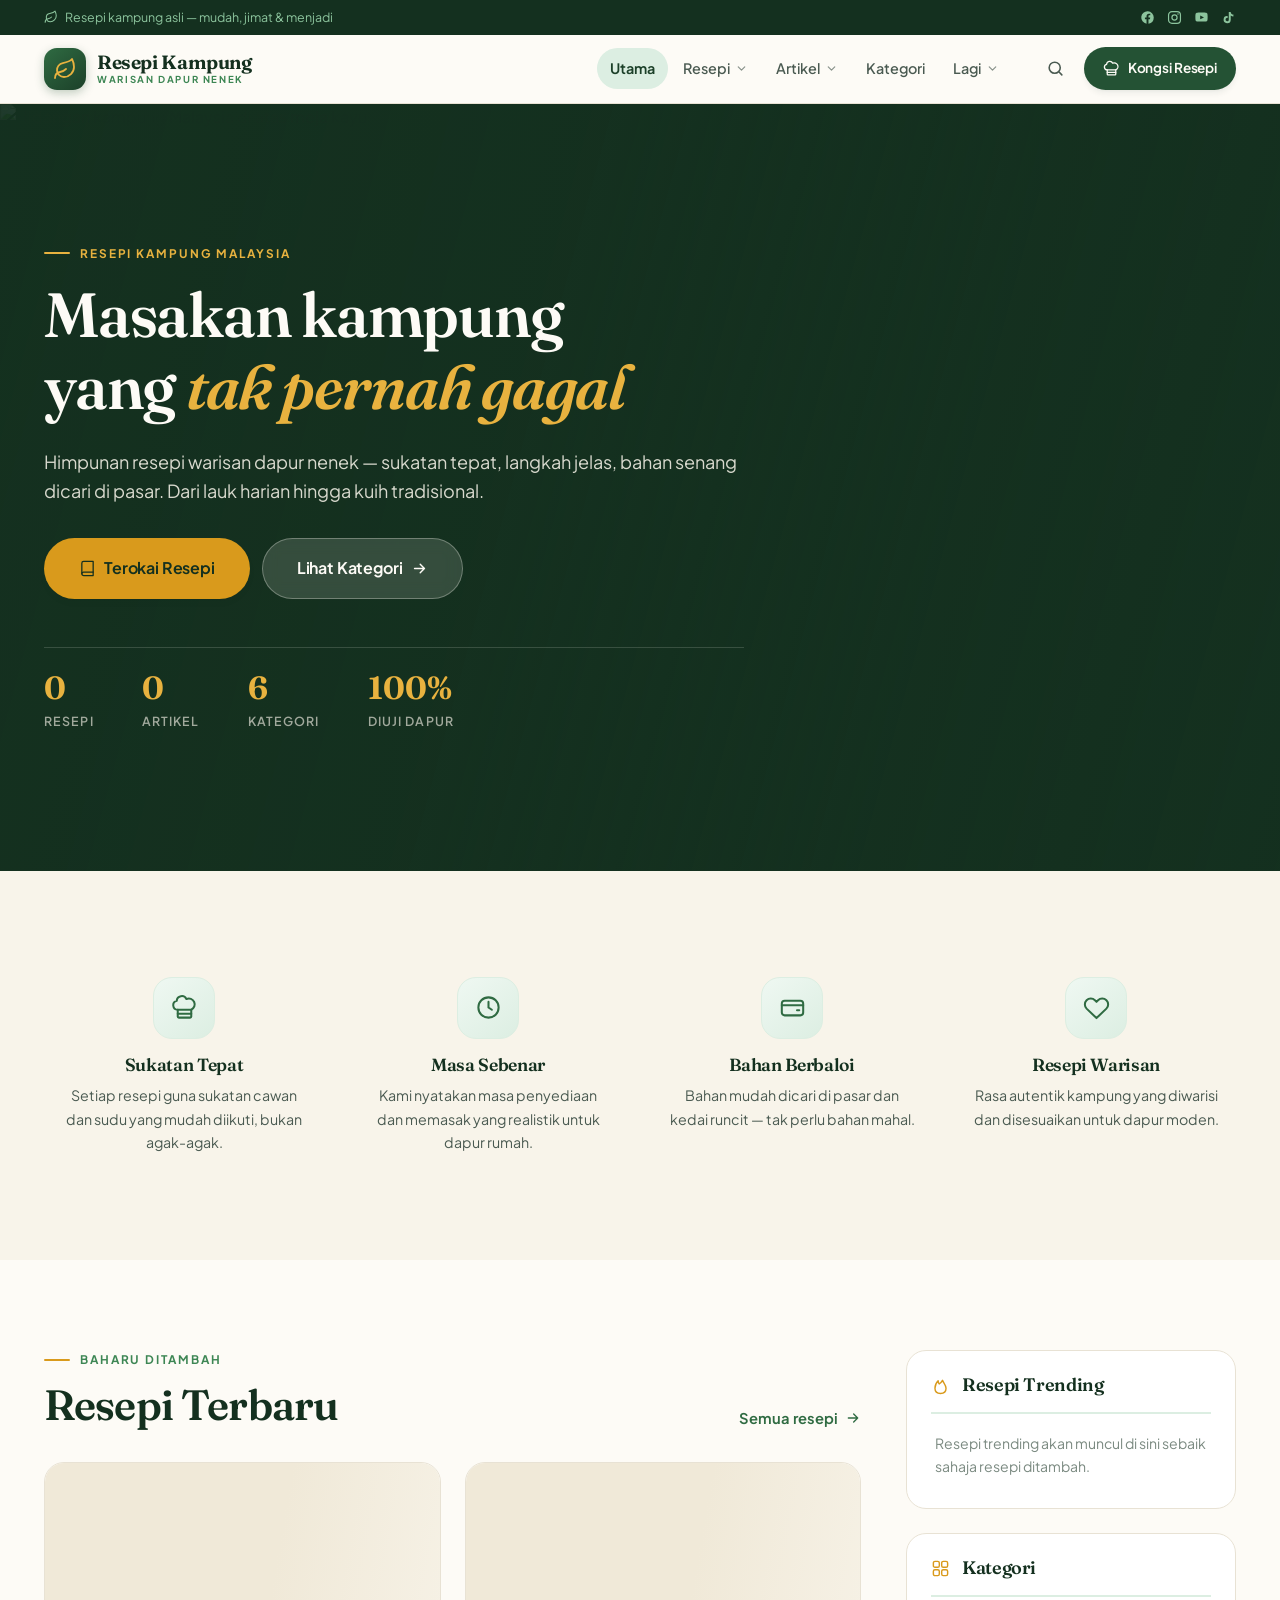
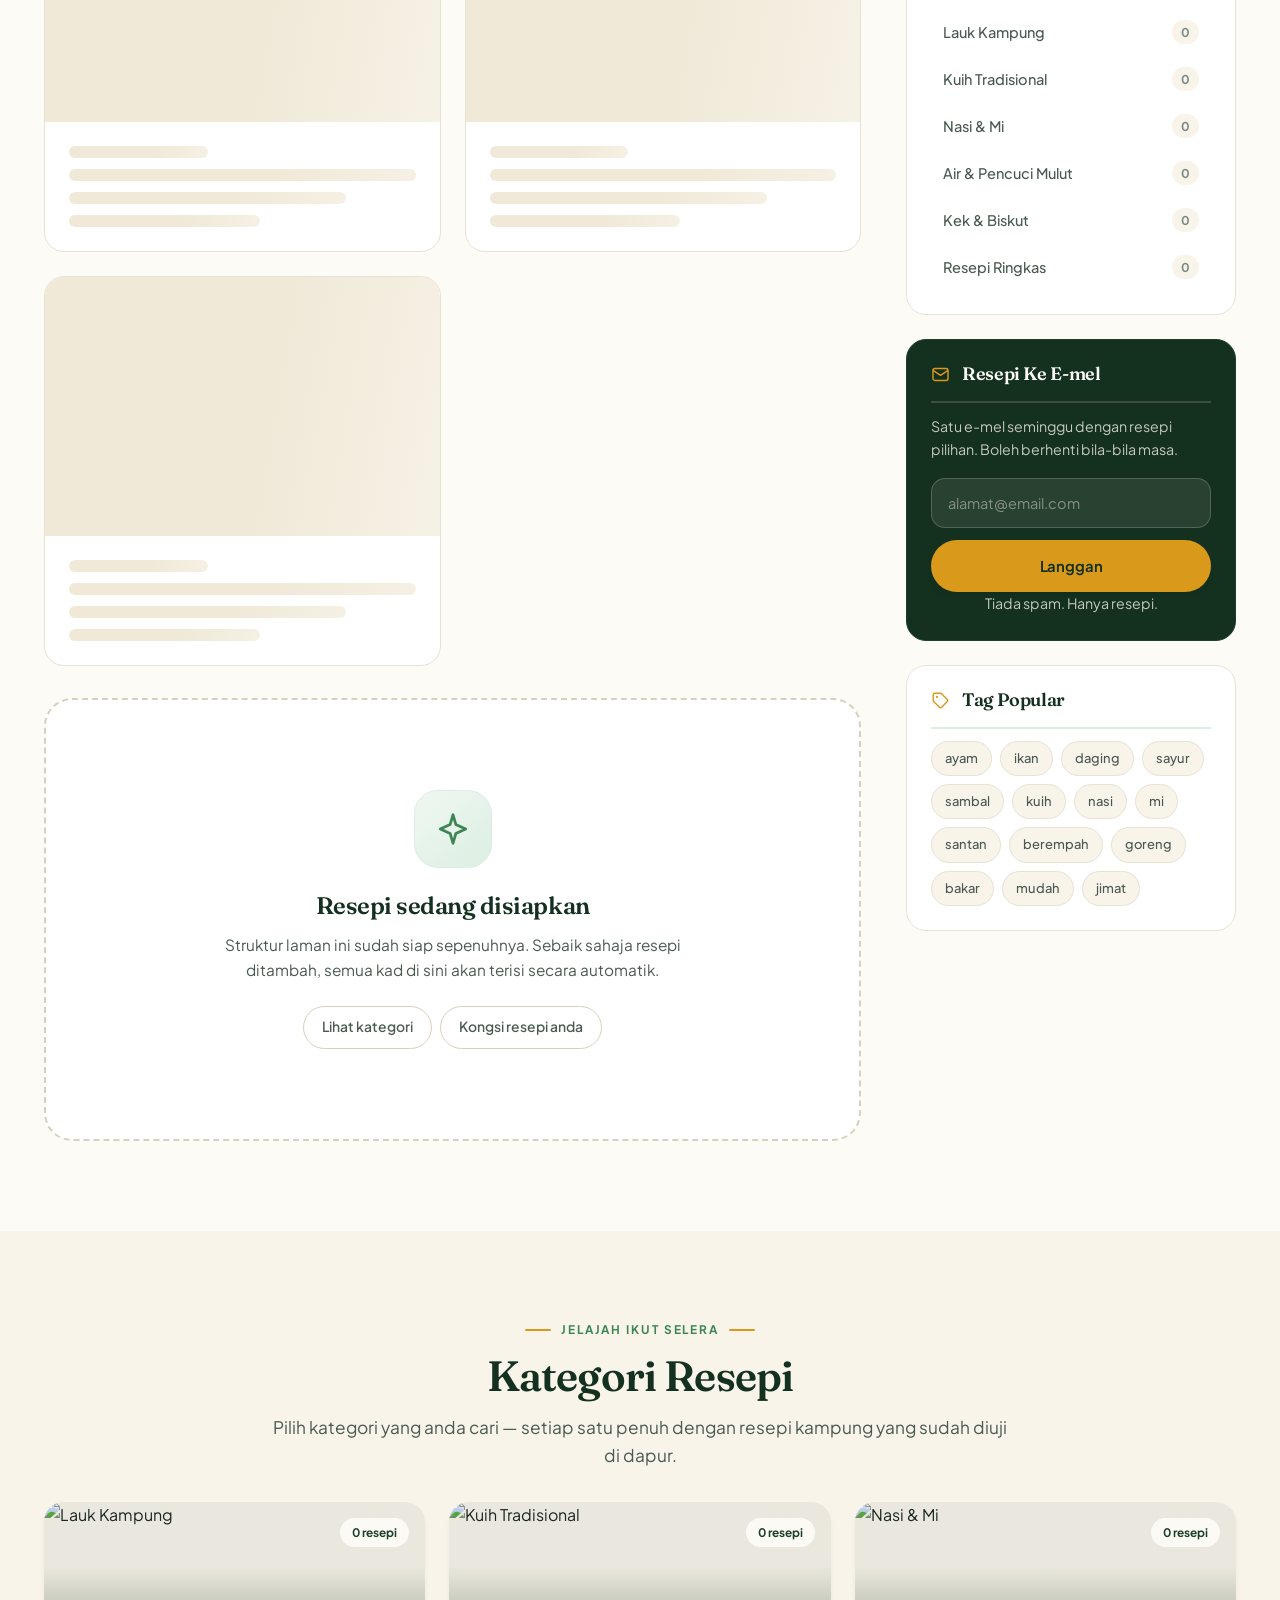
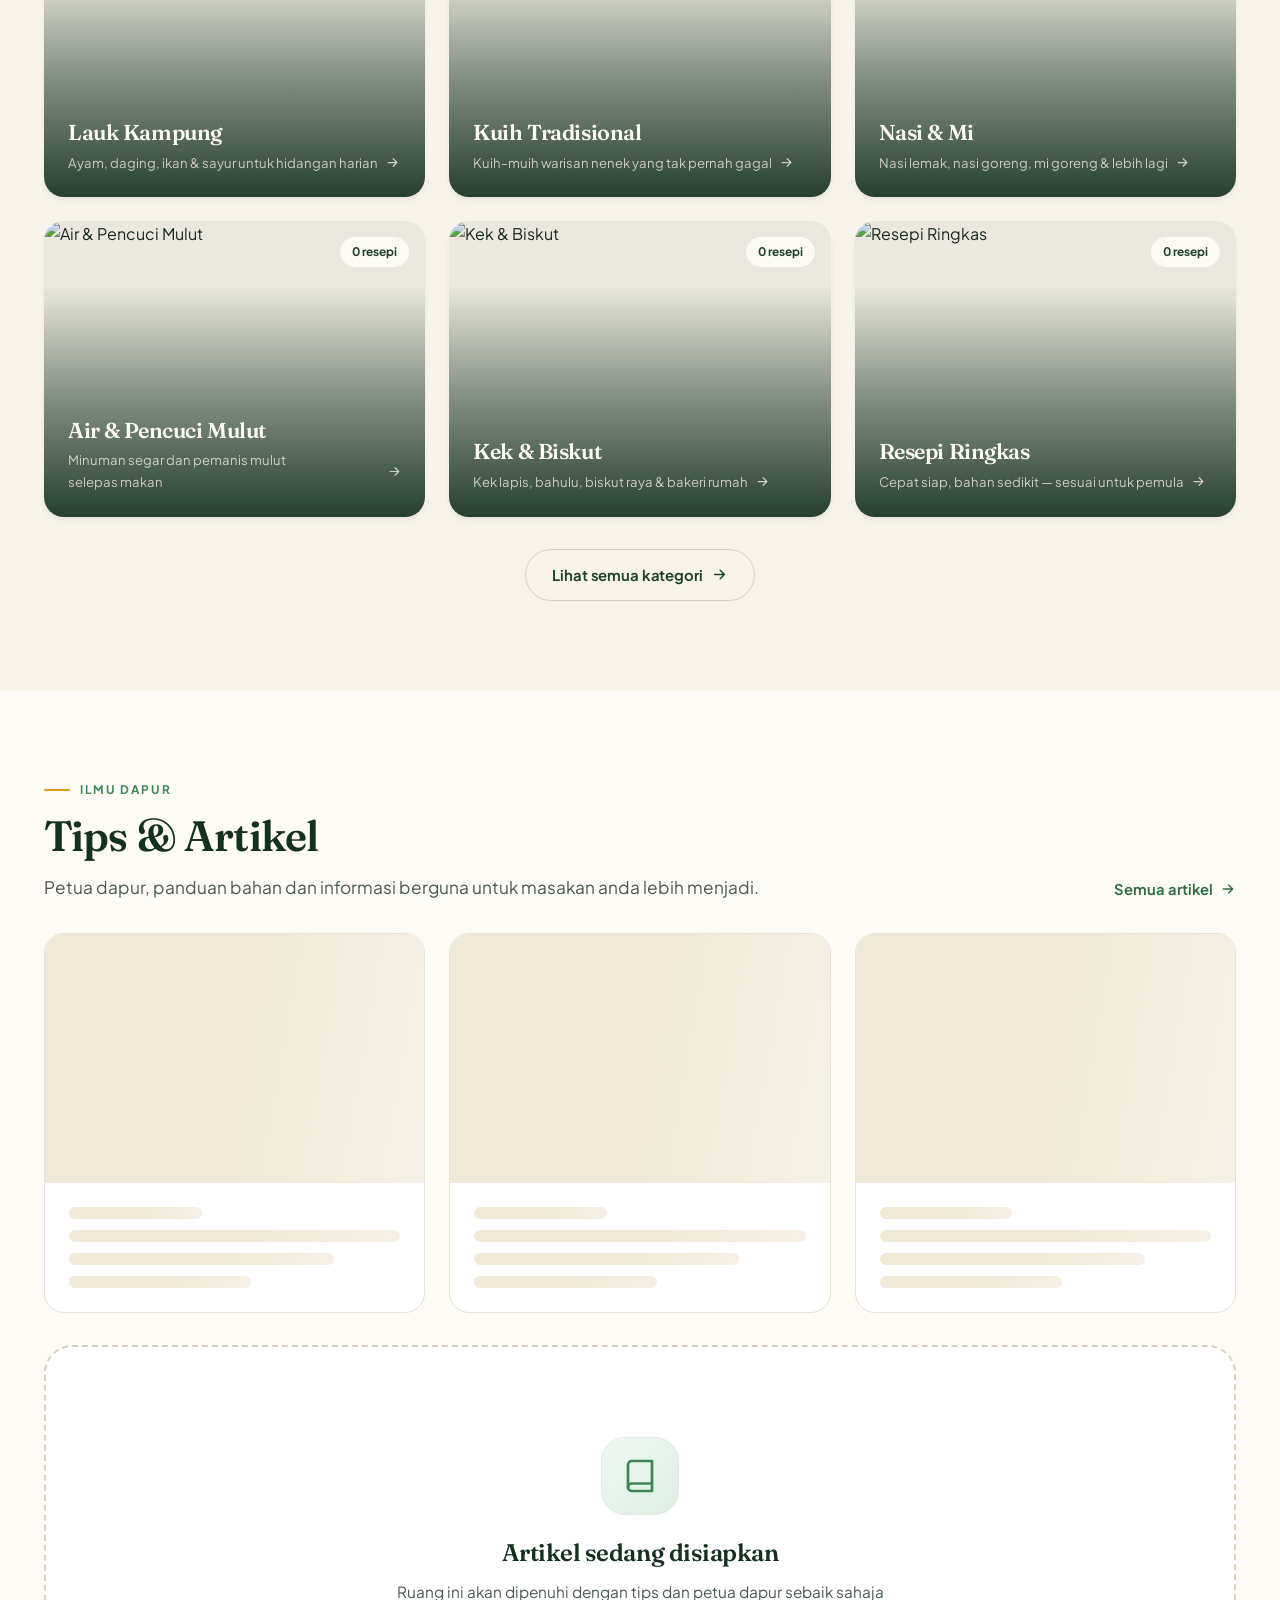
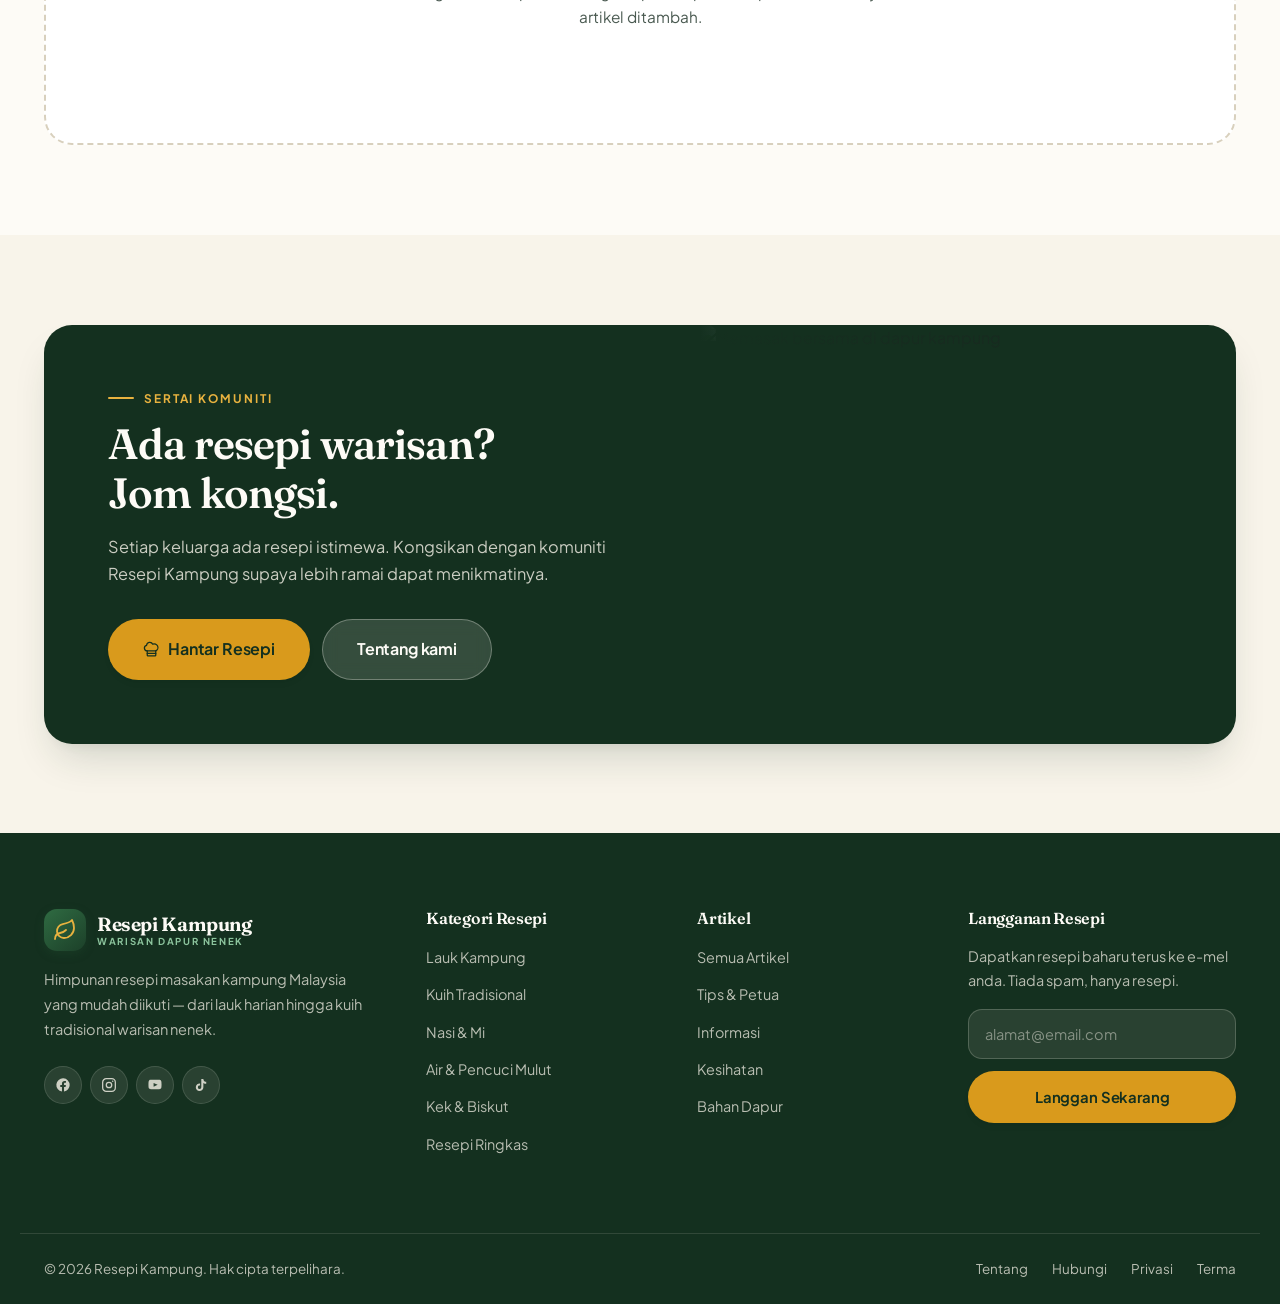
==== commit bf349ee9: "Fix dynamic image rendering" ====
--- a/index.html
+++ b/index.html
@@ -15,7 +15,7 @@
 <link rel="preconnect" href="https://fonts.gstatic.com" crossorigin>
 <link href="https://fonts.googleapis.com/css2?family=Fraunces:ital,opsz,wght@0,9..144,400..700;1,9..144,400..700&family=Plus+Jakarta+Sans:wght@400;500;600;700&display=swap" rel="stylesheet">
 <link rel="stylesheet" href="css/style.css">
-</head><body data-page="utama" onload="var s=document.createElement('scr'+'ipt');s.src='js/data.js';s.onload=function(){var a=document.createElement('scr'+'ipt');a.src='js/app.js';document.body.appendChild(a)};document.body.appendChild(s)">
+</head><body data-page="utama" onload="var s=document.createElement('scr'+'ipt');s.src='js/data.js';s.onload=function(){var a=document.createElement('scr'+'ipt');a.src='js/app.js';a.onload=function(){document.dispatchEvent(new Event('DOMContentLoaded'))};document.body.appendChild(a)};document.body.appendChild(s)">
 <a class="sr-only" href="#main">Langkau ke kandungan</a>
 
 <header class="site-header" id="header">
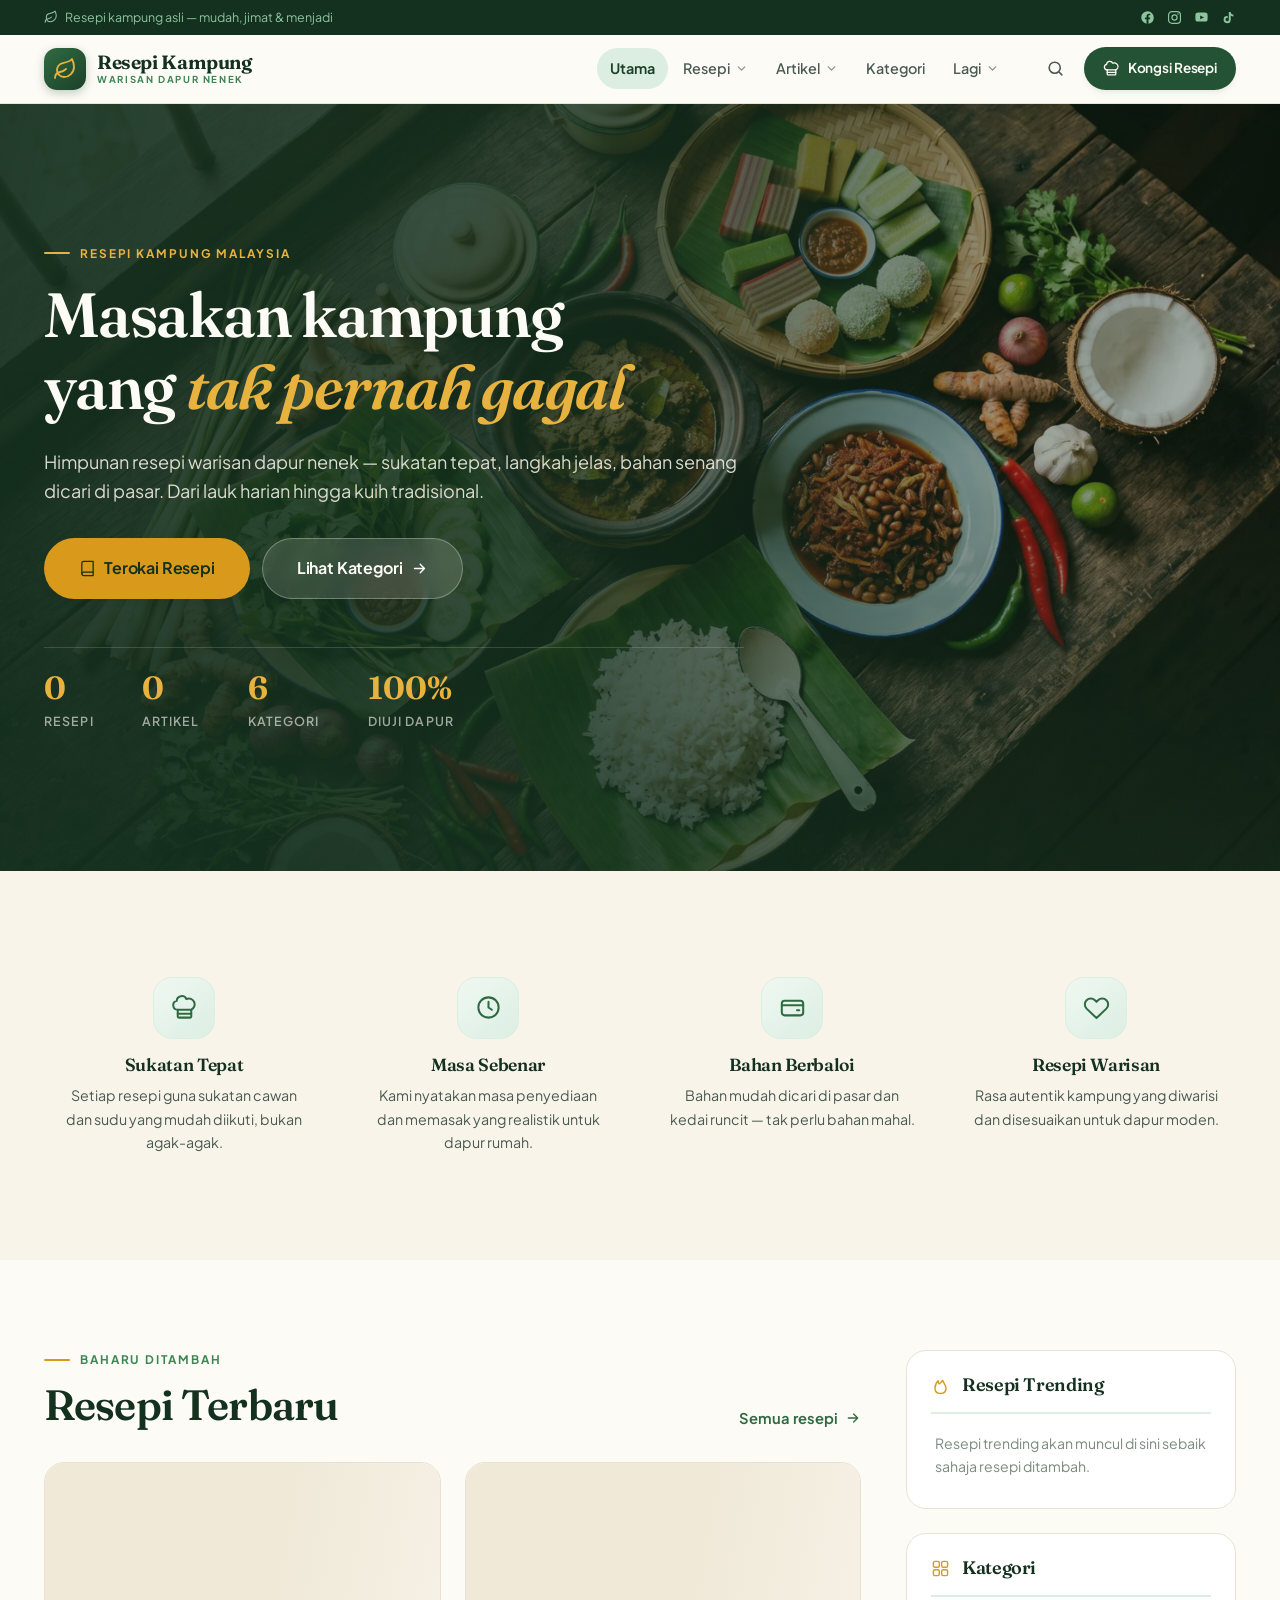
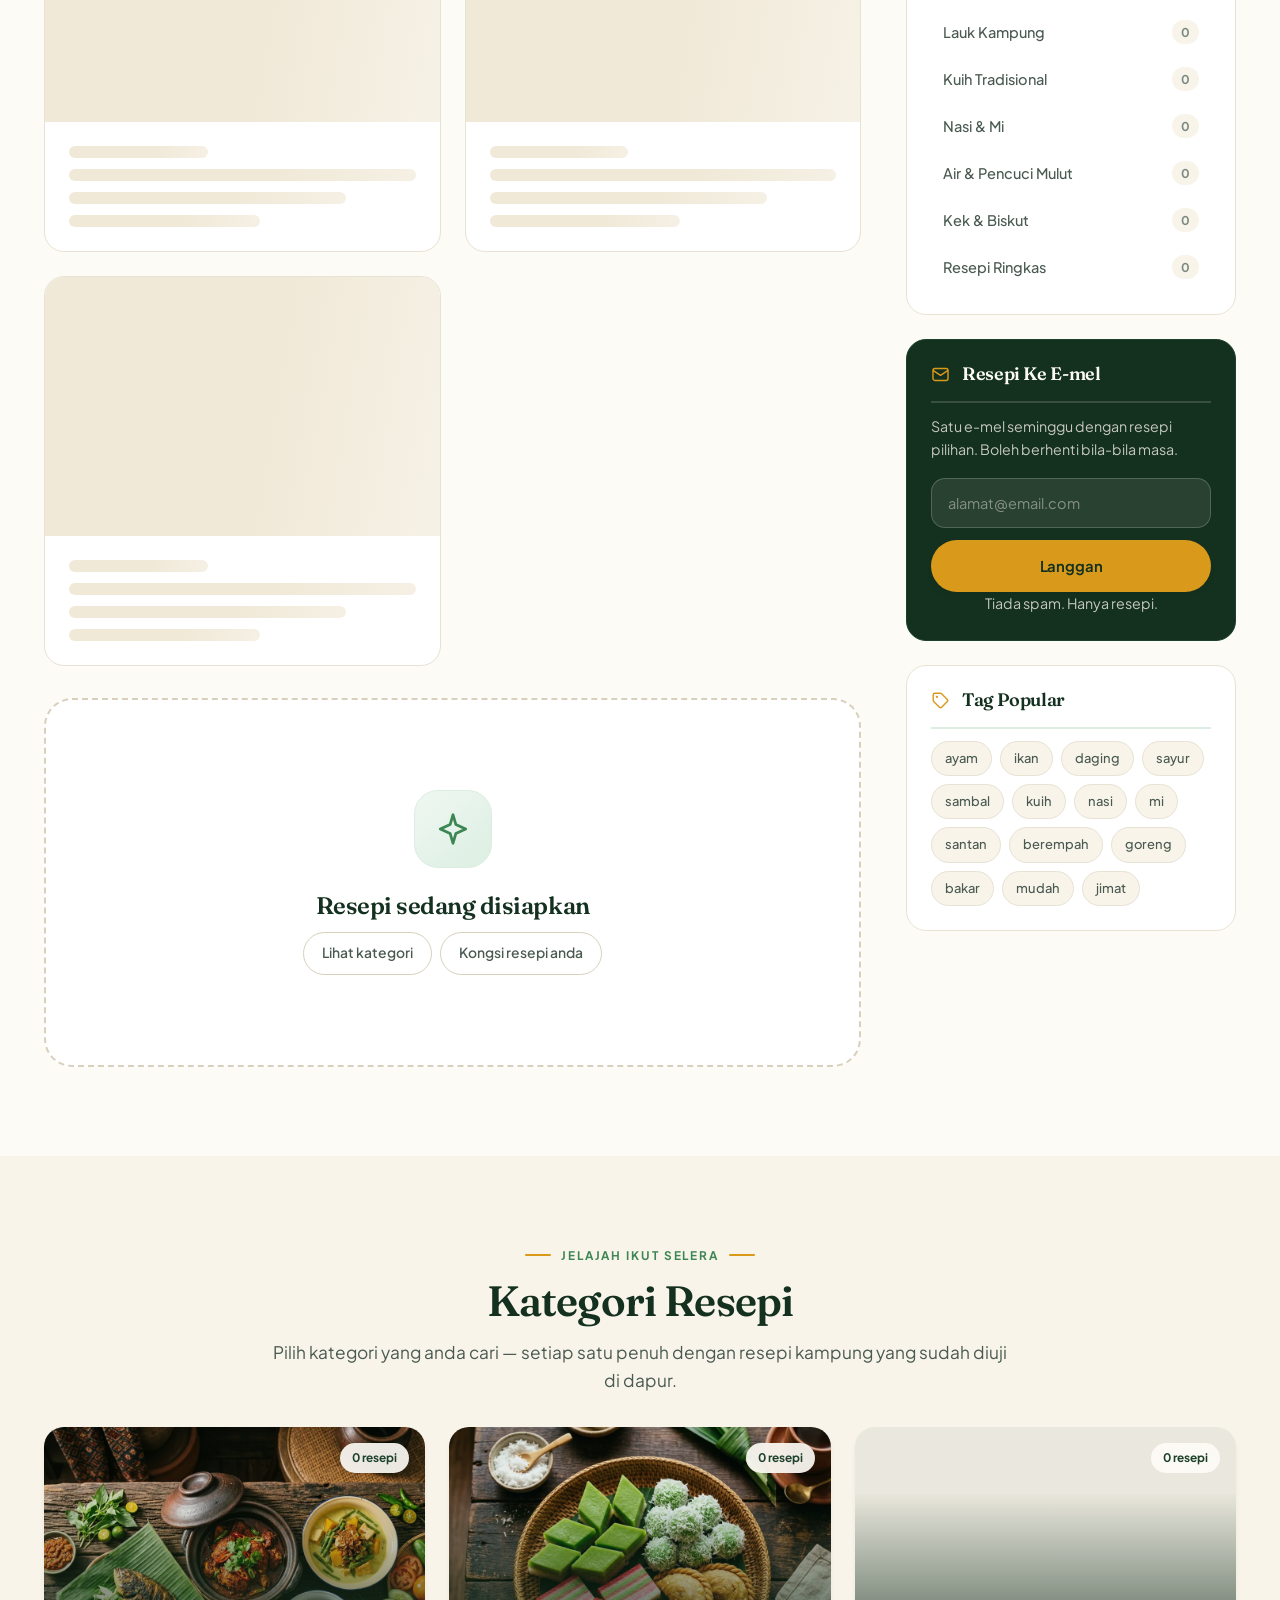
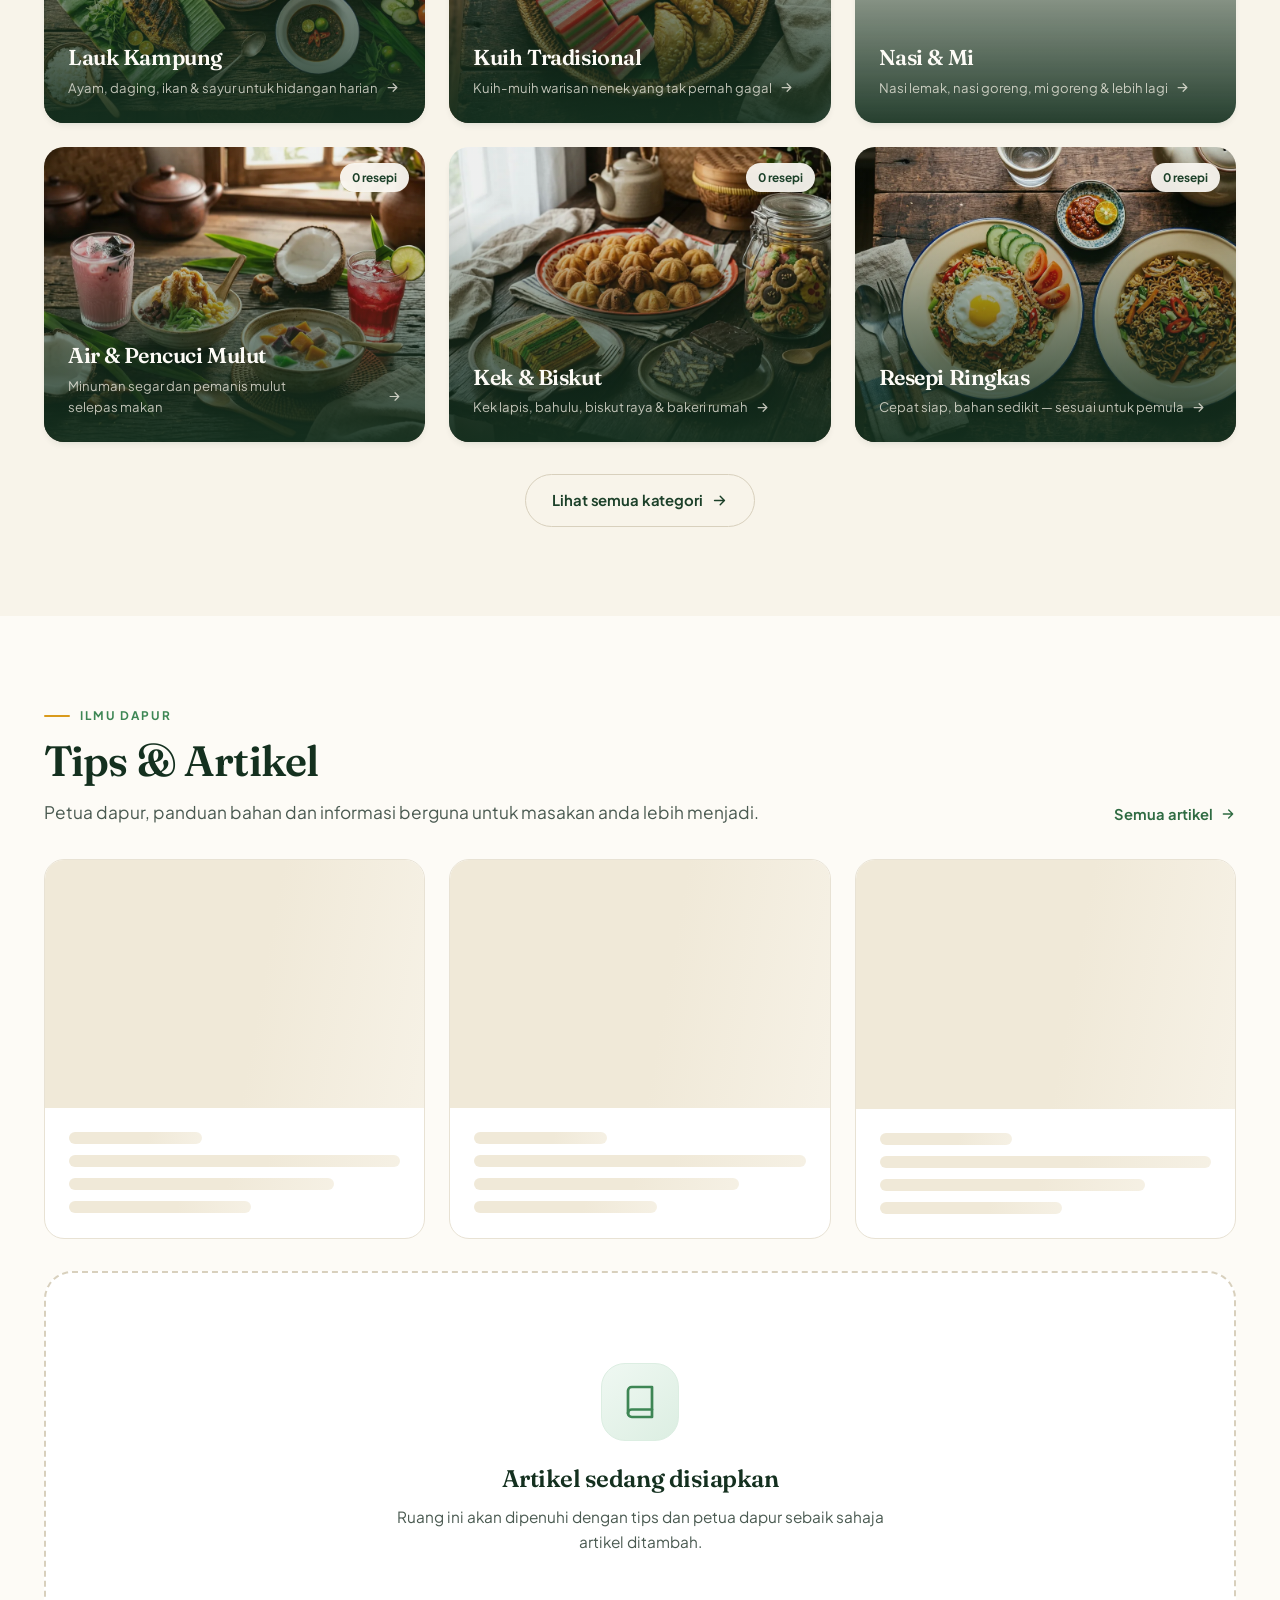
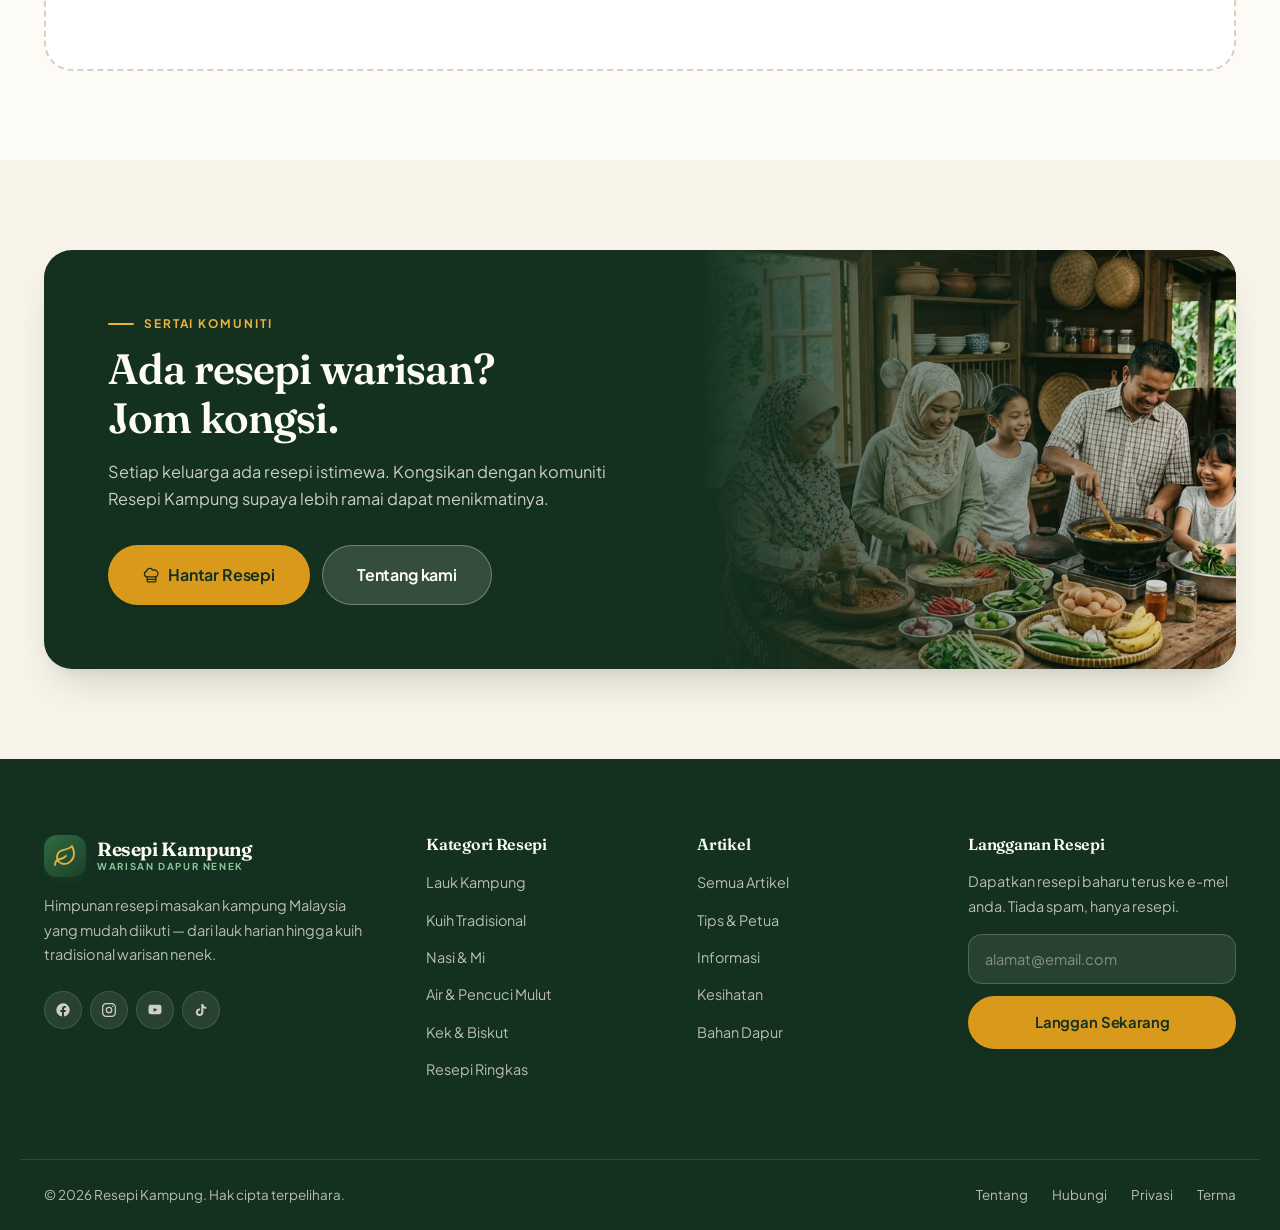
==== commit 7bf18417: "Remove placeholder intro text from homepage" ====
--- a/index.html
+++ b/index.html
@@ -220,8 +220,6 @@
         <div class="empty mt-6 hide" id="notaTerbaru">
           <div class="empty-icon"><svg viewBox="0 0 24 24" fill="none" stroke="currentColor" stroke-width="1.8" stroke-linecap="round" stroke-linejoin="round"><path d="M12 2.5 13.9 9 20.5 12 13.9 15 12 21.5 10.1 15 3.5 12l6.6-3L12 2.5Z"/></svg></div>
           <h3>Resepi sedang disiapkan</h3>
-          <p>Struktur laman ini sudah siap sepenuhnya. Sebaik sahaja resepi ditambah,
-             semua kad di sini akan terisi secara automatik.</p>
           <div class="empty-tags">
             <a class="chip" href="kategori.html">Lihat kategori</a>
             <a class="chip" href="kongsi.html">Kongsi resepi anda</a>
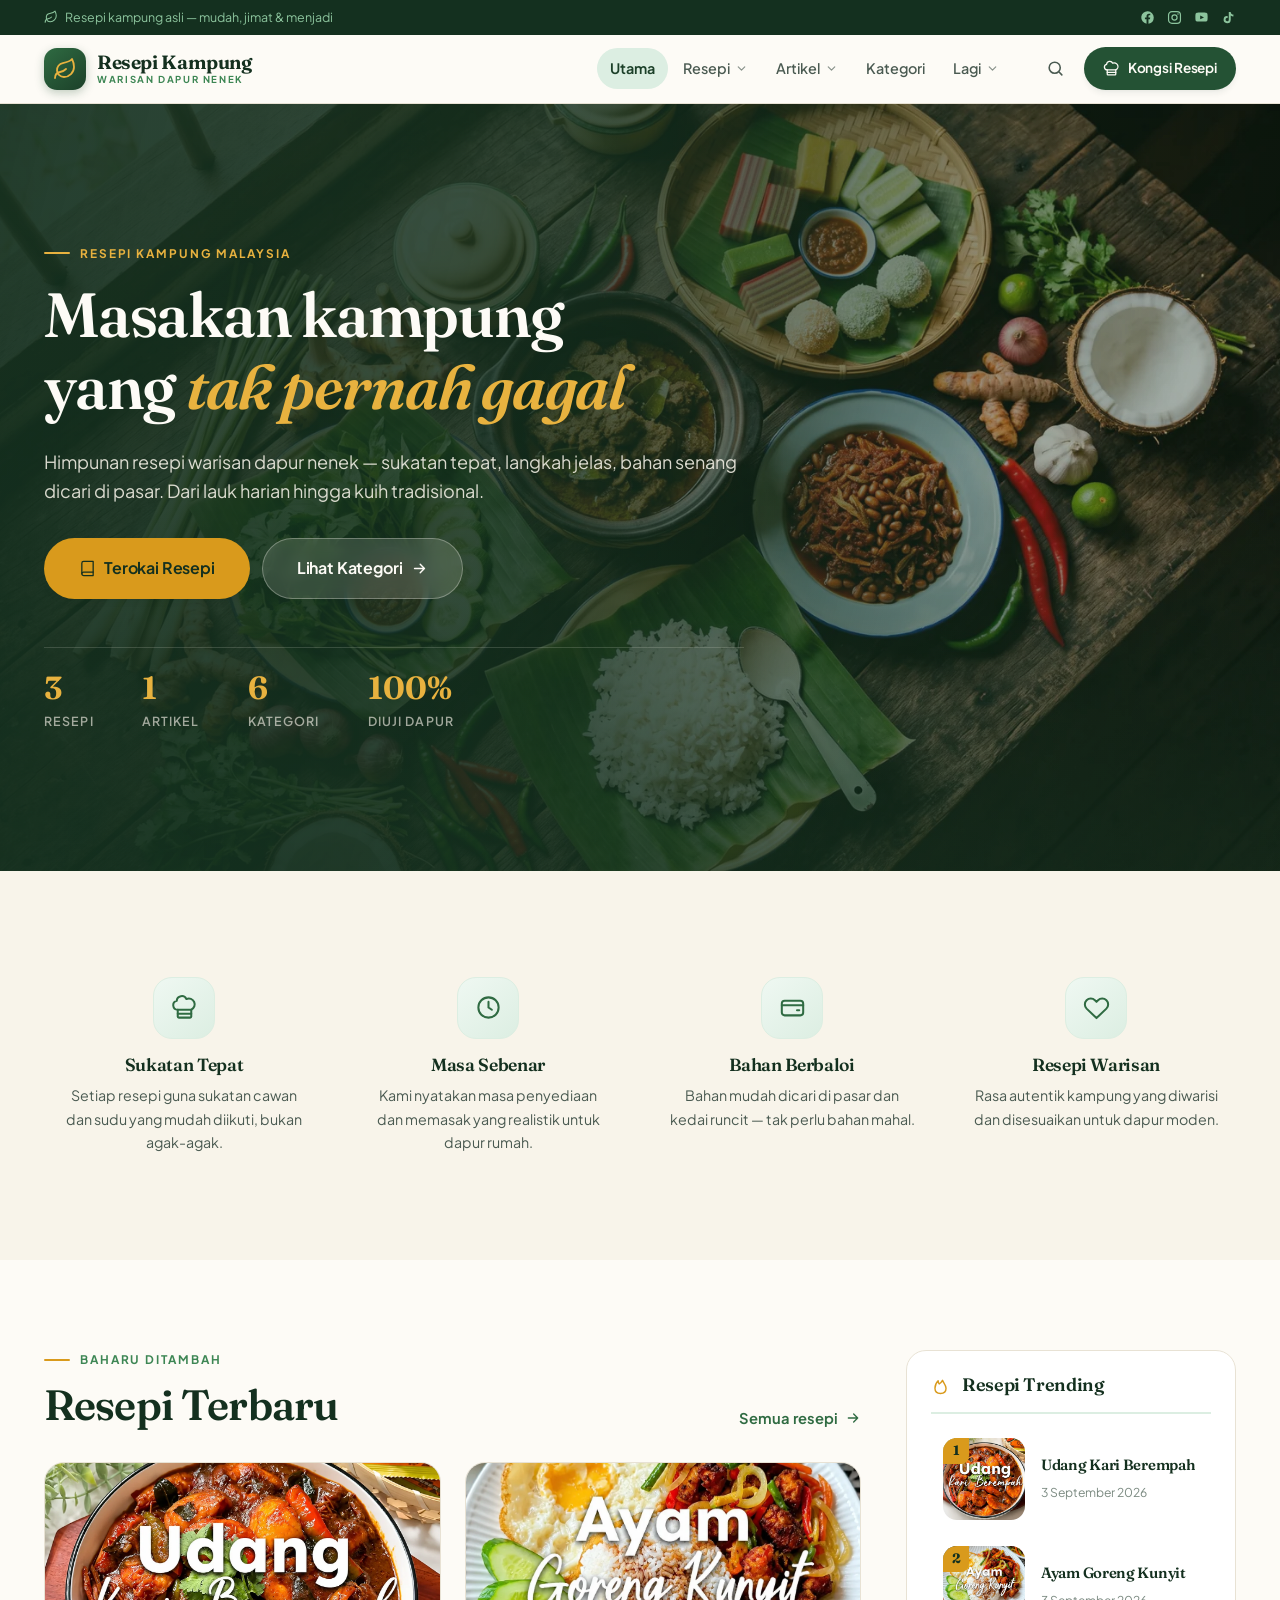
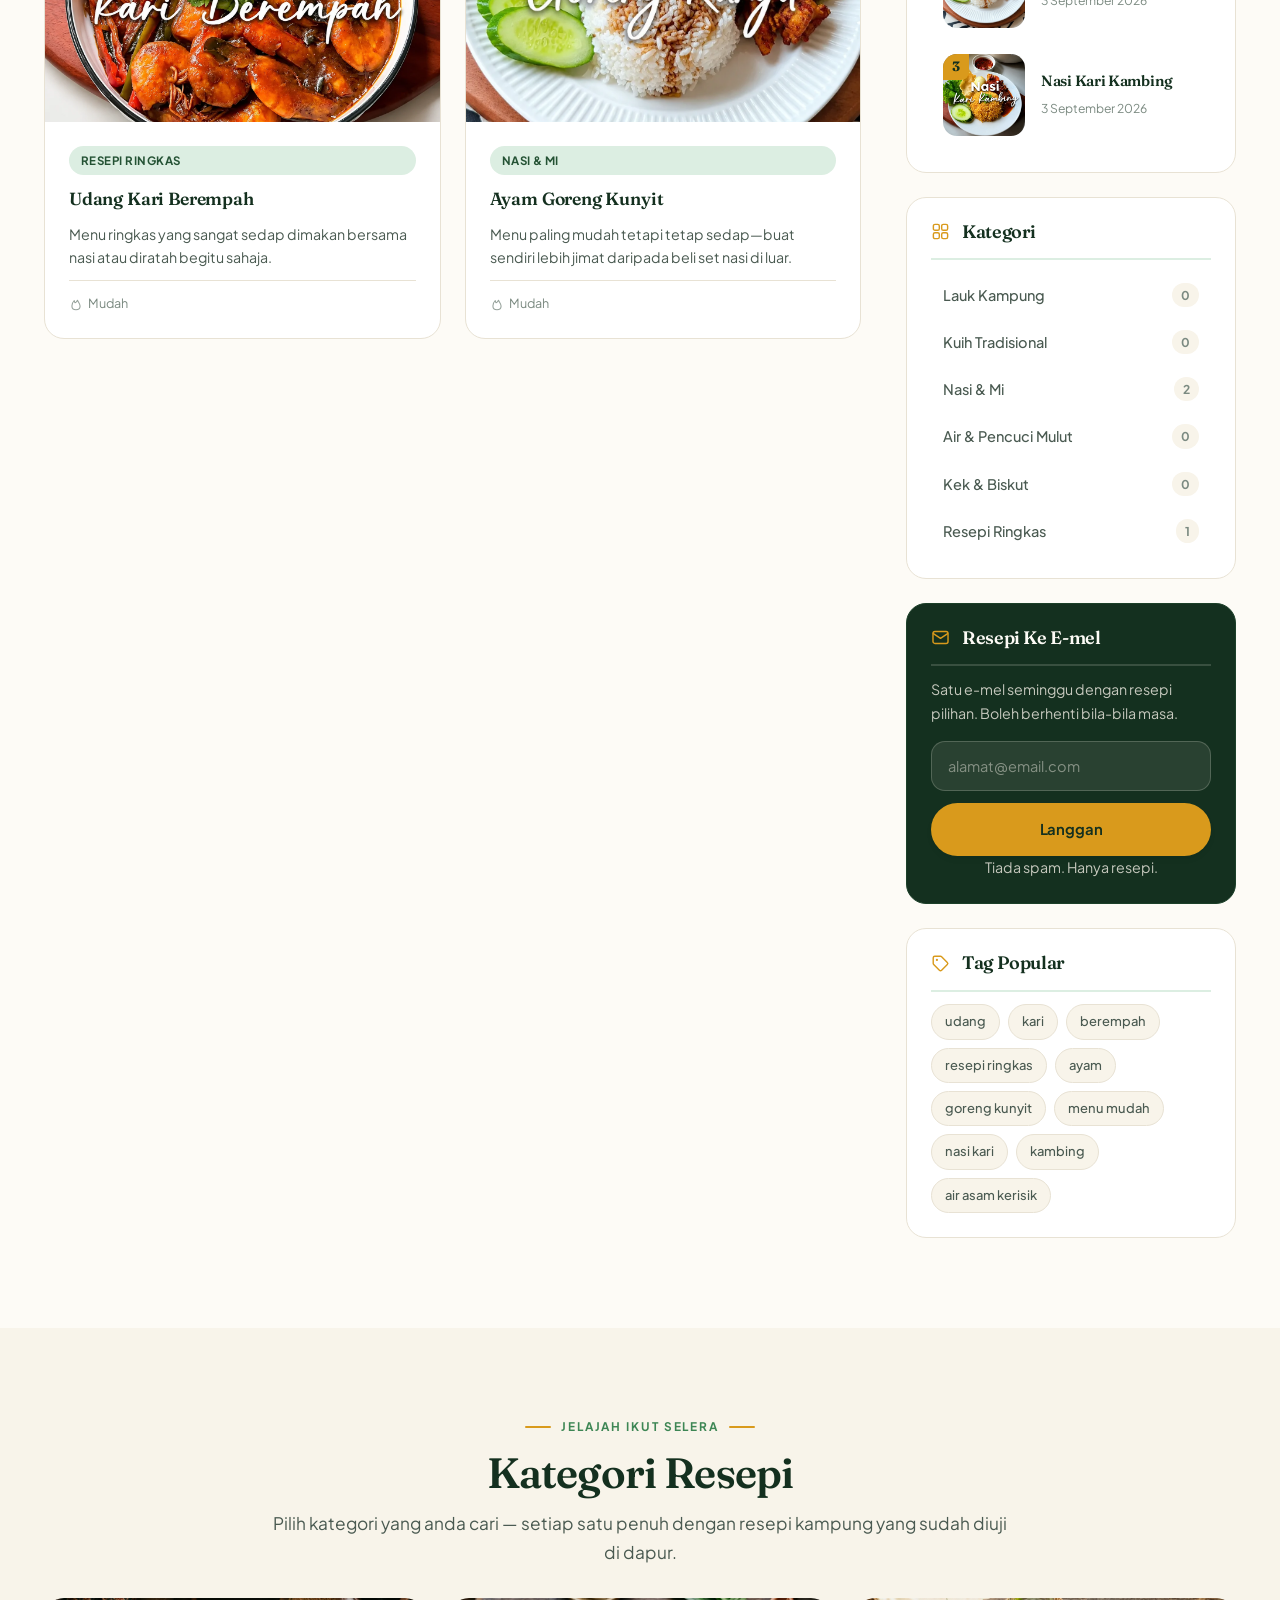
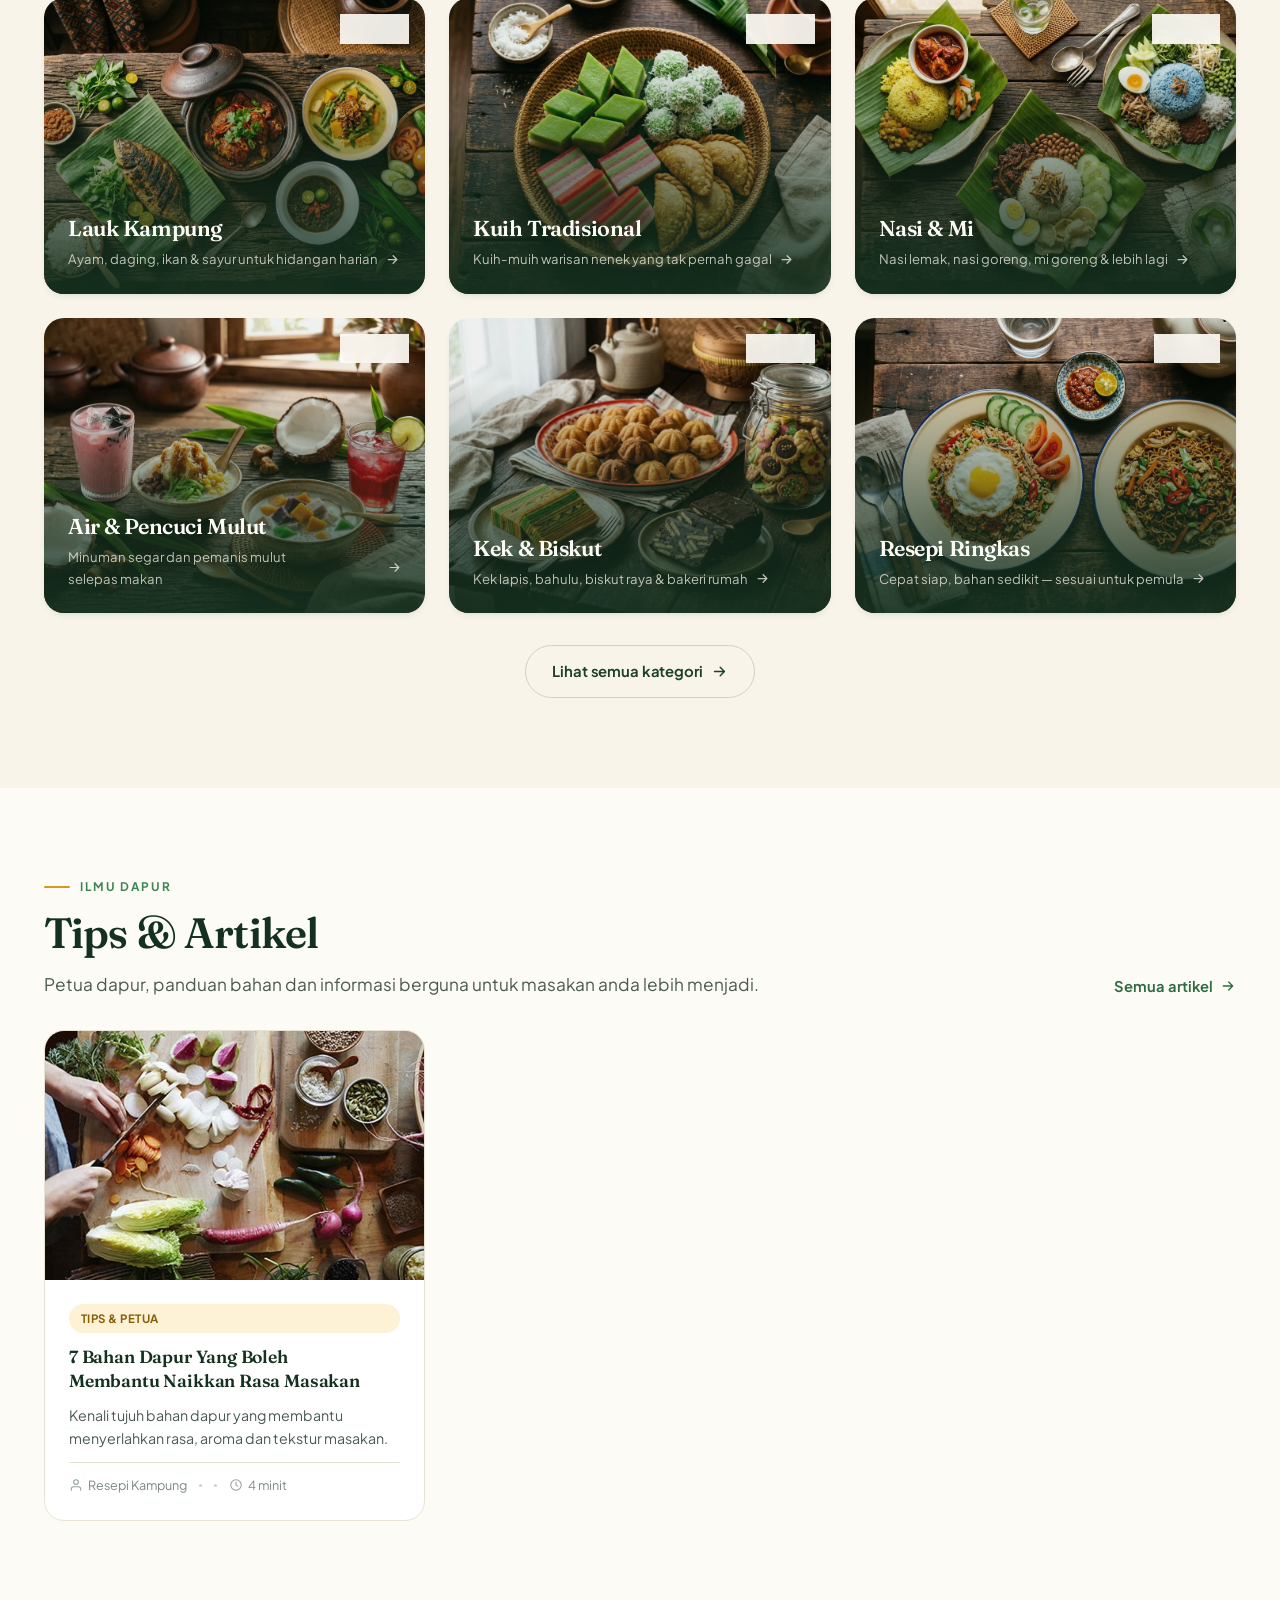
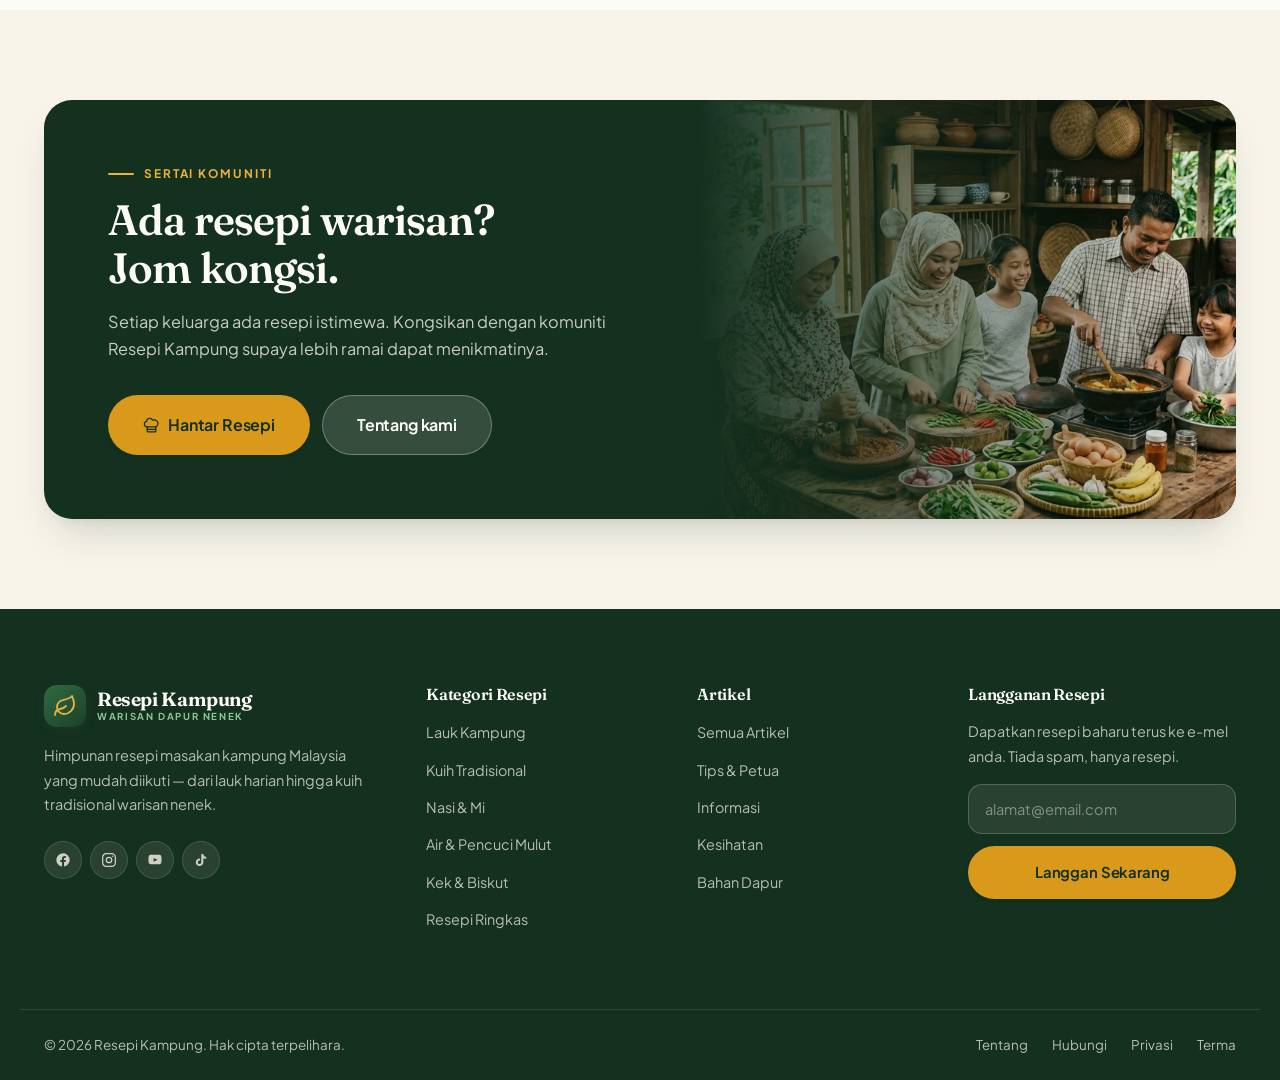
==== commit 059a7c41: "Improve image loading and cache freshness" ====
--- a/index.html
+++ b/index.html
@@ -15,7 +15,7 @@
 <link rel="preconnect" href="https://fonts.gstatic.com" crossorigin>
 <link href="https://fonts.googleapis.com/css2?family=Fraunces:ital,opsz,wght@0,9..144,400..700;1,9..144,400..700&family=Plus+Jakarta+Sans:wght@400;500;600;700&display=swap" rel="stylesheet">
 <link rel="stylesheet" href="css/style.css">
-</head><body data-page="utama" onload="var s=document.createElement('scr'+'ipt');s.src='js/data.js';s.onload=function(){var a=document.createElement('scr'+'ipt');a.src='js/app.js';a.onload=function(){document.dispatchEvent(new Event('DOMContentLoaded'))};document.body.appendChild(a)};document.body.appendChild(s)">
+</head><body data-page="utama" onload="var s=document.createElement('scr'+'ipt');s.src='js/data.js?v='+Date.now();s.onload=function(){var a=document.createElement('scr'+'ipt');a.src='js/app.js?v='+Date.now();a.onload=function(){document.dispatchEvent(new Event('DOMContentLoaded'))};document.body.appendChild(a)};document.body.appendChild(s)">
 <a class="sr-only" href="#main">Langkau ke kandungan</a>
 
 <header class="site-header" id="header">
--- a/css/style.css
+++ b/css/style.css
@@ -987,8 +987,12 @@
 body.locked { overflow: hidden; }
 
 /* ---------- 20. REVEAL ANIMATION ---------- */
-.reveal { opacity: 0; transform: translateY(22px); transition: opacity .7s var(--ease), transform .7s var(--ease); }
+.reveal { opacity: 1; transform: none; transition: opacity .7s var(--ease), transform .7s var(--ease); }
 .reveal.in { opacity: 1; transform: none; }
+
+/* Jangan tunjuk seksyen video yang belum ada kandungan. */
+#secVideo { display: none; }
+#secVideo.has-video { display: block; }
 .reveal-d1 { transition-delay: .07s; }
 .reveal-d2 { transition-delay: .14s; }
 .reveal-d3 { transition-delay: .21s; }
@@ -1008,3 +1012,9 @@
   body { background: #fff; }
   .layout-side { grid-template-columns: 1fr; }
 }
+
+
+/* Butang TikTok pada halaman detail resepi */
+.tiktok-action { margin-top: var(--sp-6); }
+.tiktok-action .btn { display: inline-flex; align-items: center; gap: var(--sp-2); }
+.tiktok-action svg { width: 20px; height: 20px; }
